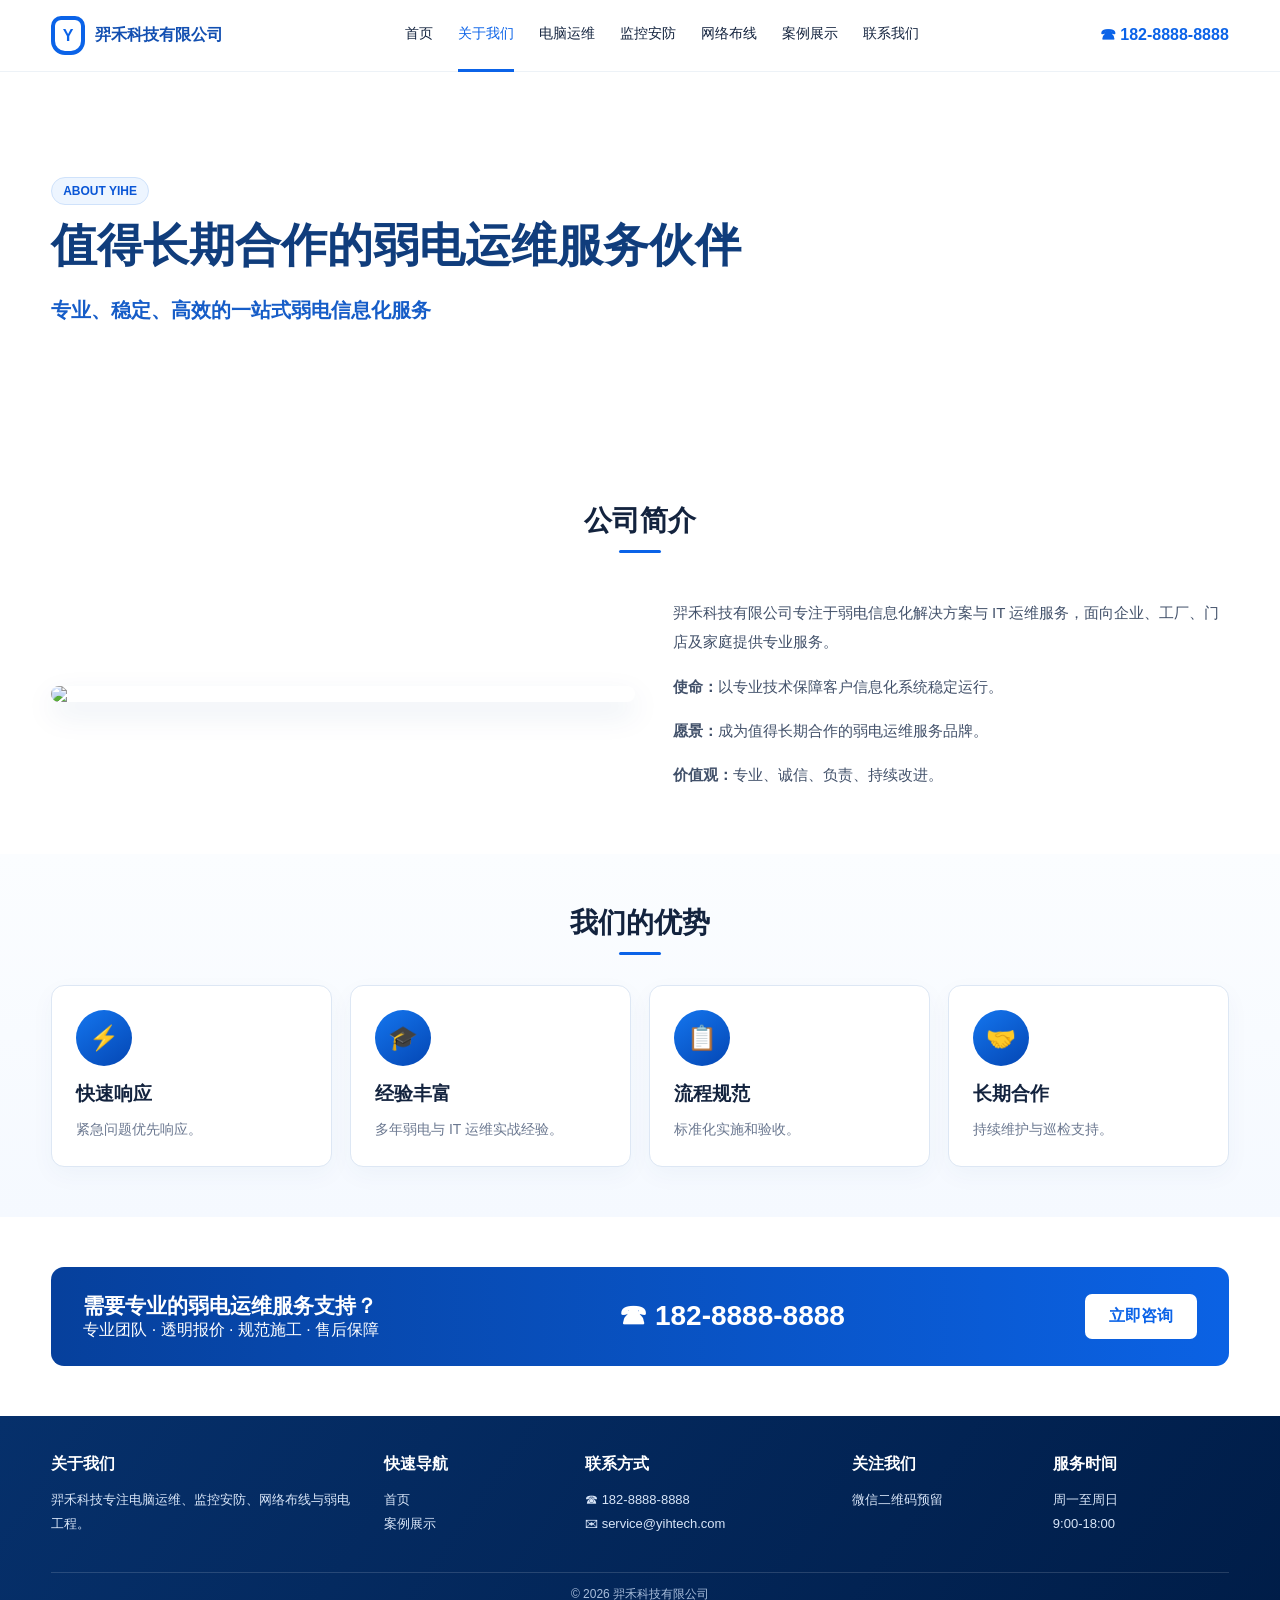
==== about.html @ 2bf7b8f4 "Add about page" ====
<!doctype html><html lang="zh-CN"><head><meta charset="utf-8"><meta name="viewport" content="width=device-width,initial-scale=1"><title>关于我们 - 羿禾科技</title><link rel="stylesheet" href="css/style.css"></head><body><header class="header"><div class="wrap"><a class="brand" href="index.html"><span class="logo">Y</span><span>羿禾科技有限公司</span></a><nav class="nav"><a href="index.html">首页</a><a class="active" href="about.html">关于我们</a><a href="computer-service.html">电脑运维</a><a href="security.html">监控安防</a><a href="network.html">网络布线</a><a href="cases.html">案例展示</a><a href="contact.html">联系我们</a></nav><div class="tel">☎ 182-8888-8888</div></div></header><section class="hero" style="background-image:url('https://images.unsplash.com/photo-1497366754035-f200968a6e72?auto=format&fit=crop&w=1600&q=80')"><div class="wrap"><span class="kicker">ABOUT YIHE</span><h1>值得长期合作的弱电运维服务伙伴</h1><p>专业、稳定、高效的一站式弱电信息化服务</p></div></section><section class="section"><div class="wrap"><h2 class="title">公司简介</h2><div class="two"><img src="https://images.unsplash.com/photo-1558494949-ef010cbdcc31?auto=format&fit=crop&w=1600&q=80"><div class="prose"><p>羿禾科技有限公司专注于弱电信息化解决方案与 IT 运维服务，面向企业、工厂、门店及家庭提供专业服务。</p><p><b>使命：</b>以专业技术保障客户信息化系统稳定运行。</p><p><b>愿景：</b>成为值得长期合作的弱电运维服务品牌。</p><p><b>价值观：</b>专业、诚信、负责、持续改进。</p></div></div></div></section><section class="section soft"><div class="wrap"><h2 class="title">我们的优势</h2><div class="grid4"><article class="card"><div class="icon">⚡</div><h3>快速响应</h3><p>紧急问题优先响应。</p></article><article class="card"><div class="icon">🎓</div><h3>经验丰富</h3><p>多年弱电与 IT 运维实战经验。</p></article><article class="card"><div class="icon">📋</div><h3>流程规范</h3><p>标准化实施和验收。</p></article><article class="card"><div class="icon">🤝</div><h3>长期合作</h3><p>持续维护与巡检支持。</p></article></div></div></section><section class="section"><div class="wrap"><div class="cta"><div><strong>需要专业的弱电运维服务支持？</strong><div>专业团队 · 透明报价 · 规范施工 · 售后保障</div></div><div class="phone">☎ 182-8888-8888</div><a href="contact.html">立即咨询</a></div></div></section><footer class="footer"><div class="wrap"><div class="footgrid"><div><h4>关于我们</h4><p>羿禾科技专注电脑运维、监控安防、网络布线与弱电工程。</p></div><div><h4>快速导航</h4><p><a href="index.html">首页</a><br><a href="cases.html">案例展示</a></p></div><div><h4>联系方式</h4><p>☎ 182-8888-8888<br>✉ service@yihtech.com</p></div><div><h4>关注我们</h4><p>微信二维码预留</p></div><div><h4>服务时间</h4><p>周一至周日<br>9:00-18:00</p></div></div><div class="copy">© 2026 羿禾科技有限公司</div></div></footer></body></html>
---- css/style.css ----
:root{--b:#0b63e8;--b2:#0447b6;--ink:#13233e;--muted:#6b7890;--line:#dde7f4;--soft:#f6f9ff}
*{box-sizing:border-box}html{scroll-behavior:smooth}body{margin:0;font-family:-apple-system,BlinkMacSystemFont,"Microsoft YaHei","PingFang SC",Arial,sans-serif;color:var(--ink);background:#fff}
a{text-decoration:none;color:inherit}.wrap{width:min(1180px,92%);margin:auto}.header{height:72px;border-bottom:1px solid #edf2f7;background:#fff;position:sticky;top:0;z-index:20}.header .wrap{height:100%;display:flex;align-items:center;justify-content:space-between;gap:18px}
.brand{display:flex;align-items:center;gap:10px;font-weight:900;color:#124fb1;white-space:nowrap}.logo{width:34px;height:39px;border:4px solid var(--b);border-radius:10px 10px 14px 14px;display:grid;place-items:center;color:var(--b)}
.nav{display:flex;gap:25px}.nav a{height:72px;display:flex;align-items:center;border-bottom:3px solid transparent;font-size:14px}.nav a.active,.nav a:hover{color:var(--b);border-color:var(--b)}.tel{color:var(--b);font-weight:900;white-space:nowrap}.menu{display:none}
.hero{height:380px;background-size:cover;background-position:center;position:relative;display:flex;align-items:center}.hero:before{content:"";position:absolute;inset:0;background:linear-gradient(90deg,rgba(255,255,255,.96),rgba(255,255,255,.72) 48%,rgba(255,255,255,.08) 74%)}.hero.dark:before{background:linear-gradient(90deg,rgba(0,40,96,.95),rgba(0,67,157,.78) 50%,rgba(0,35,84,.06) 78%)}.hero .wrap{position:relative;z-index:1}
.hero h1{font-size:46px;line-height:1.22;margin:0 0 16px;color:#103d7c}.hero p{font-size:20px;font-weight:700;color:#165dc8;max-width:720px;line-height:1.7}.dark h1,.dark p,.dark .points{color:#fff}.kicker{display:inline-block;border:1px solid #cfe2fb;background:#edf5ff;color:#0a56d6;border-radius:999px;padding:6px 11px;font-size:12px;font-weight:800;margin-bottom:12px}.dark .kicker{background:rgba(255,255,255,.12);border-color:rgba(255,255,255,.3);color:#fff}.points{display:flex;flex-wrap:wrap;gap:18px;font-size:13px;font-weight:700}.points span:before{content:"✓";display:inline-grid;place-items:center;width:19px;height:19px;border-radius:50%;background:var(--b);color:#fff;margin-right:7px}.dark .points span:before{background:#fff;color:var(--b)}
.section{padding:50px 0}.soft{background:linear-gradient(#fbfdff,#f5f9ff)}.title{text-align:center;font-size:28px;margin:0 0 30px}.title:after{content:"";display:block;width:42px;height:3px;background:var(--b);margin:10px auto 0;border-radius:3px}.grid4{display:grid;grid-template-columns:repeat(4,1fr);gap:18px}.grid3{display:grid;grid-template-columns:repeat(3,1fr);gap:18px}.grid2{display:grid;grid-template-columns:repeat(2,1fr);gap:18px}.card{background:#fff;border:1px solid var(--line);border-radius:13px;padding:24px;box-shadow:0 8px 24px rgba(18,67,124,.04);transition:.2s}.card:hover{transform:translateY(-4px);box-shadow:0 14px 32px rgba(18,67,124,.12)}.icon{width:56px;height:56px;border-radius:50%;display:grid;place-items:center;background:linear-gradient(145deg,#1476ef,#0446b3);color:white;font-size:24px;margin-bottom:15px}.card h3{margin:0 0 10px}.card p{margin:0;color:var(--muted);line-height:1.75;font-size:14px}
.two{display:grid;grid-template-columns:1.05fr 1fr;gap:38px;align-items:center}.two img{width:100%;border-radius:13px;box-shadow:0 12px 30px rgba(18,67,124,.10)}.prose{color:#42516a;line-height:1.95;font-size:15px}.metrics{display:grid;grid-template-columns:repeat(4,1fr);border:1px solid var(--line);border-radius:13px;overflow:hidden;background:#f9fbff}.metric{text-align:center;padding:24px;border-right:1px solid var(--line)}.metric:last-child{border-right:0}.metric b{display:block;color:var(--b);font-size:36px}.metric span{font-size:13px;color:#53647c}
.steps{display:grid;grid-template-columns:repeat(6,1fr);gap:12px}.step{text-align:center;border:1px solid var(--line);border-radius:12px;background:#fff;padding:20px 10px}.step b{display:inline-grid;place-items:center;width:32px;height:32px;border-radius:50%;background:var(--b);color:#fff}.step h3{font-size:15px}.step p{font-size:12px;color:var(--muted);line-height:1.6}.price{display:block;color:var(--b);font-size:31px;font-weight:900;margin:12px 0}.price small{font-size:13px;color:#7f8b9d;font-weight:500}
.case{padding:0;overflow:hidden}.case img{width:100%;height:155px;object-fit:cover}.case .body{padding:18px}.tabs{display:flex;justify-content:center;flex-wrap:wrap;gap:10px;margin-bottom:25px}.tabs button{border:0;border-radius:999px;padding:10px 22px;background:#eef2f7;cursor:pointer}.tabs button.active{background:linear-gradient(90deg,#1671ed,#0646af);color:#fff}
.contact{display:grid;grid-template-columns:1fr 1.15fr;gap:20px}.panel{border:1px solid var(--line);border-radius:13px;background:#fff;padding:26px}.field{margin-bottom:13px}.field label{display:block;font-weight:800;font-size:13px;margin-bottom:7px}.field input,.field select,.field textarea{width:100%;border:1px solid #d7e2ef;border-radius:7px;padding:12px;font:inherit}.field textarea{height:110px}.formrow{display:grid;grid-template-columns:1fr 1fr;gap:12px}.submit{width:100%;border:0;border-radius:7px;background:var(--b);color:white;padding:13px;font-weight:900}.faq{display:grid;grid-template-columns:1fr 1fr;gap:12px}.faq details{border:1px solid var(--line);border-radius:10px;padding:15px;background:white}.faq summary{font-weight:800}
.cta{background:linear-gradient(90deg,#06409c,#0b62e4);color:#fff;border-radius:13px;padding:25px 32px;display:flex;align-items:center;justify-content:space-between;gap:18px}.cta strong{font-size:21px}.cta .phone{font-size:28px;font-weight:900}.cta a{background:#fff;color:var(--b);padding:12px 24px;border-radius:7px;font-weight:800}.footer{background:linear-gradient(125deg,#06306b,#001d48);color:white;padding:38px 0 18px}.footgrid{display:grid;grid-template-columns:1.4fr .8fr 1.1fr .8fr .8fr;gap:25px}.footer h4{margin:0 0 12px}.footer p,.footer a{color:#d8e5f8;font-size:13px;line-height:1.9}.copy{text-align:center;border-top:1px solid rgba(255,255,255,.14);margin-top:22px;padding-top:13px;color:#a9bedc;font-size:12px}
@media(max-width:900px){.nav{display:none}.menu{display:block}.tel{display:none}.hero{height:330px}.hero h1{font-size:36px}.grid4{grid-template-columns:repeat(2,1fr)}.grid3{grid-template-columns:repeat(2,1fr)}.two,.contact{grid-template-columns:1fr}.metrics{grid-template-columns:repeat(2,1fr)}.steps{grid-template-columns:repeat(3,1fr)}.footgrid{grid-template-columns:repeat(2,1fr)}}
@media(max-width:560px){.brand{font-size:15px}.hero{height:300px}.hero h1{font-size:29px}.hero p{font-size:16px}.grid4,.grid3,.grid2,.steps,.faq,.footgrid{grid-template-columns:1fr}.metrics{grid-template-columns:1fr}.formrow{grid-template-columns:1fr}.section{padding:38px 0}.cta{flex-direction:column;text-align:center}.title{font-size:25px}}
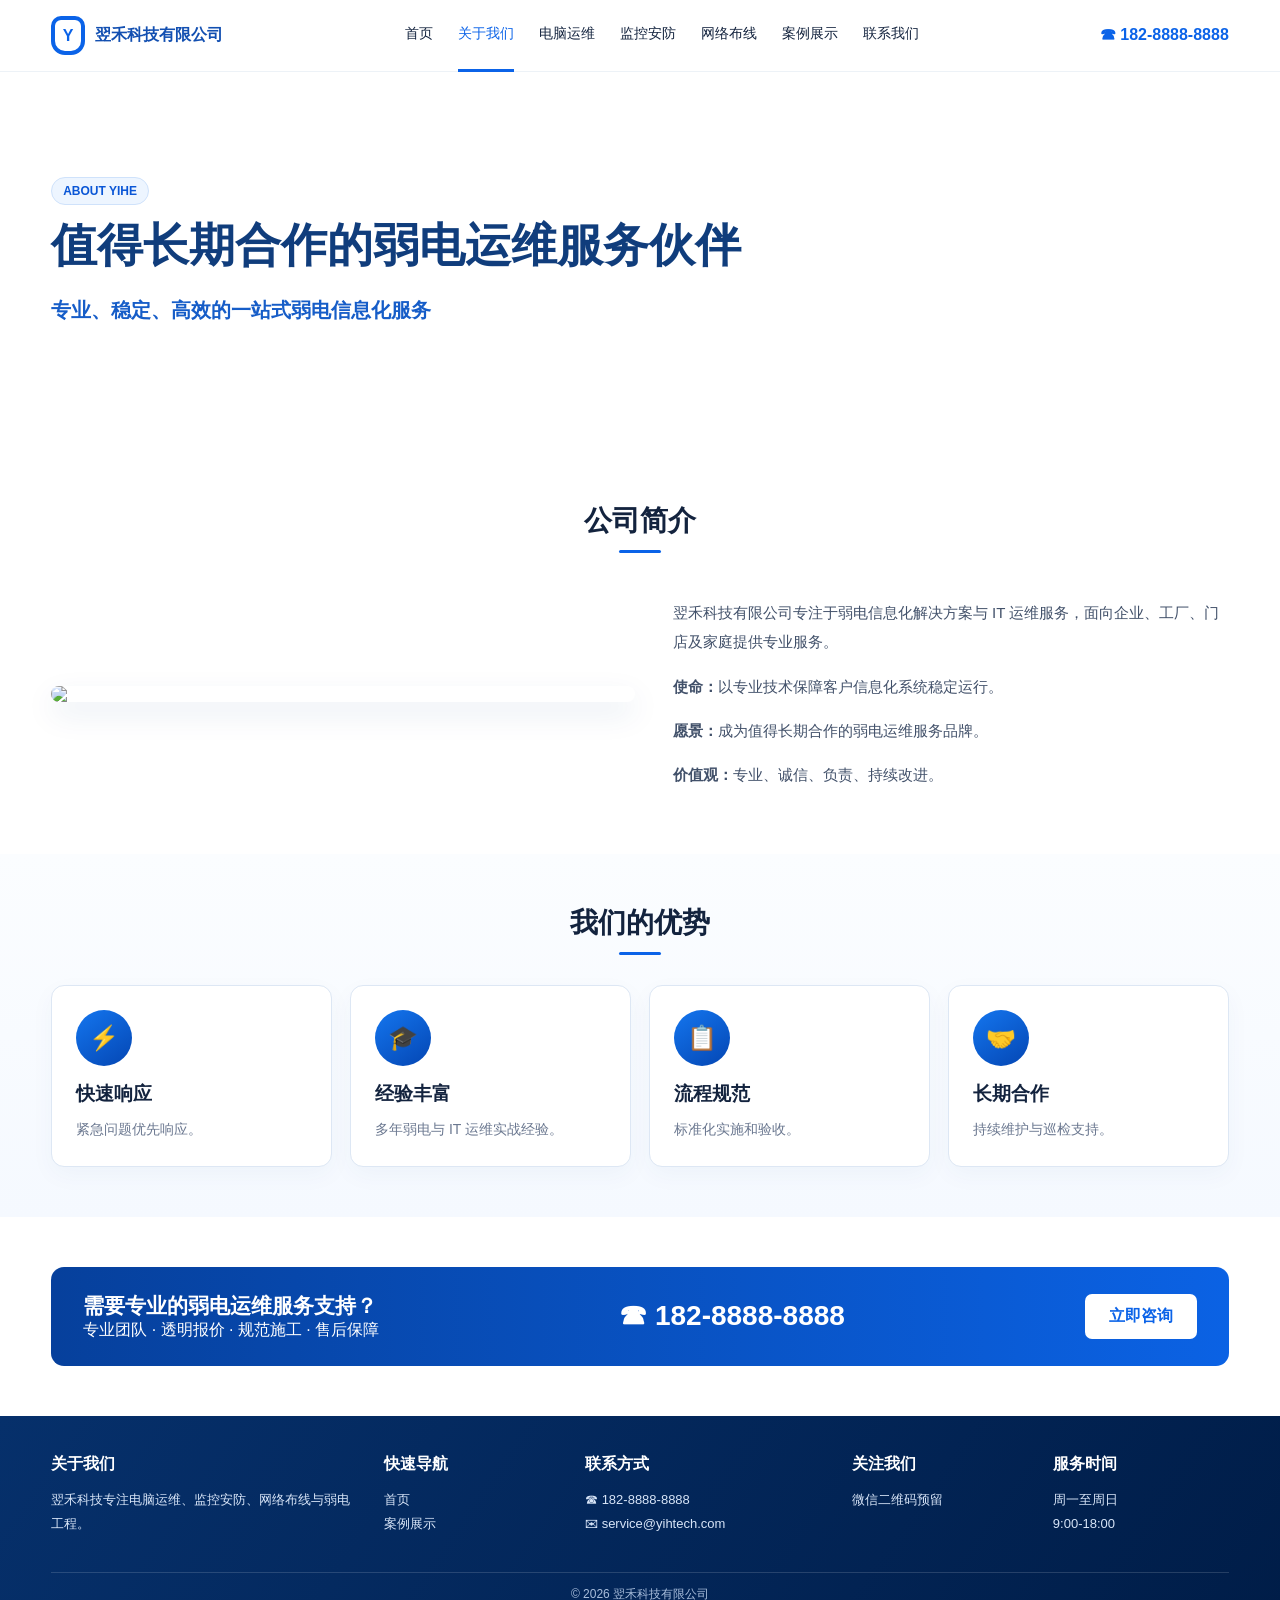
==== commit 53a1e11a: "Fix company name to 翌禾科技" ====
--- a/about.html
+++ b/about.html
@@ -1 +1 @@
-<!doctype html><html lang="zh-CN"><head><meta charset="utf-8"><meta name="viewport" content="width=device-width,initial-scale=1"><title>关于我们 - 羿禾科技</title><link rel="stylesheet" href="css/style.css"></head><body><header class="header"><div class="wrap"><a class="brand" href="index.html"><span class="logo">Y</span><span>羿禾科技有限公司</span></a><nav class="nav"><a href="index.html">首页</a><a class="active" href="about.html">关于我们</a><a href="computer-service.html">电脑运维</a><a href="security.html">监控安防</a><a href="network.html">网络布线</a><a href="cases.html">案例展示</a><a href="contact.html">联系我们</a></nav><div class="tel">☎ 182-8888-8888</div></div></header><section class="hero" style="background-image:url('https://images.unsplash.com/photo-1497366754035-f200968a6e72?auto=format&fit=crop&w=1600&q=80')"><div class="wrap"><span class="kicker">ABOUT YIHE</span><h1>值得长期合作的弱电运维服务伙伴</h1><p>专业、稳定、高效的一站式弱电信息化服务</p></div></section><section class="section"><div class="wrap"><h2 class="title">公司简介</h2><div class="two"><img src="https://images.unsplash.com/photo-1558494949-ef010cbdcc31?auto=format&fit=crop&w=1600&q=80"><div class="prose"><p>羿禾科技有限公司专注于弱电信息化解决方案与 IT 运维服务，面向企业、工厂、门店及家庭提供专业服务。</p><p><b>使命：</b>以专业技术保障客户信息化系统稳定运行。</p><p><b>愿景：</b>成为值得长期合作的弱电运维服务品牌。</p><p><b>价值观：</b>专业、诚信、负责、持续改进。</p></div></div></div></section><section class="section soft"><div class="wrap"><h2 class="title">我们的优势</h2><div class="grid4"><article class="card"><div class="icon">⚡</div><h3>快速响应</h3><p>紧急问题优先响应。</p></article><article class="card"><div class="icon">🎓</div><h3>经验丰富</h3><p>多年弱电与 IT 运维实战经验。</p></article><article class="card"><div class="icon">📋</div><h3>流程规范</h3><p>标准化实施和验收。</p></article><article class="card"><div class="icon">🤝</div><h3>长期合作</h3><p>持续维护与巡检支持。</p></article></div></div></section><section class="section"><div class="wrap"><div class="cta"><div><strong>需要专业的弱电运维服务支持？</strong><div>专业团队 · 透明报价 · 规范施工 · 售后保障</div></div><div class="phone">☎ 182-8888-8888</div><a href="contact.html">立即咨询</a></div></div></section><footer class="footer"><div class="wrap"><div class="footgrid"><div><h4>关于我们</h4><p>羿禾科技专注电脑运维、监控安防、网络布线与弱电工程。</p></div><div><h4>快速导航</h4><p><a href="index.html">首页</a><br><a href="cases.html">案例展示</a></p></div><div><h4>联系方式</h4><p>☎ 182-8888-8888<br>✉ service@yihtech.com</p></div><div><h4>关注我们</h4><p>微信二维码预留</p></div><div><h4>服务时间</h4><p>周一至周日<br>9:00-18:00</p></div></div><div class="copy">© 2026 羿禾科技有限公司</div></div></footer></body></html>+<!doctype html><html lang="zh-CN"><head><meta charset="utf-8"><meta name="viewport" content="width=device-width,initial-scale=1"><title>关于我们 - 翌禾科技</title><link rel="stylesheet" href="css/style.css"></head><body><header class="header"><div class="wrap"><a class="brand" href="index.html"><span class="logo">Y</span><span>翌禾科技有限公司</span></a><nav class="nav"><a href="index.html">首页</a><a class="active" href="about.html">关于我们</a><a href="computer-service.html">电脑运维</a><a href="security.html">监控安防</a><a href="network.html">网络布线</a><a href="cases.html">案例展示</a><a href="contact.html">联系我们</a></nav><div class="tel">☎ 182-8888-8888</div></div></header><section class="hero" style="background-image:url('https://images.unsplash.com/photo-1497366754035-f200968a6e72?auto=format&fit=crop&w=1600&q=80')"><div class="wrap"><span class="kicker">ABOUT YIHE</span><h1>值得长期合作的弱电运维服务伙伴</h1><p>专业、稳定、高效的一站式弱电信息化服务</p></div></section><section class="section"><div class="wrap"><h2 class="title">公司简介</h2><div class="two"><img src="https://images.unsplash.com/photo-1558494949-ef010cbdcc31?auto=format&fit=crop&w=1600&q=80"><div class="prose"><p>翌禾科技有限公司专注于弱电信息化解决方案与 IT 运维服务，面向企业、工厂、门店及家庭提供专业服务。</p><p><b>使命：</b>以专业技术保障客户信息化系统稳定运行。</p><p><b>愿景：</b>成为值得长期合作的弱电运维服务品牌。</p><p><b>价值观：</b>专业、诚信、负责、持续改进。</p></div></div></div></section><section class="section soft"><div class="wrap"><h2 class="title">我们的优势</h2><div class="grid4"><article class="card"><div class="icon">⚡</div><h3>快速响应</h3><p>紧急问题优先响应。</p></article><article class="card"><div class="icon">🎓</div><h3>经验丰富</h3><p>多年弱电与 IT 运维实战经验。</p></article><article class="card"><div class="icon">📋</div><h3>流程规范</h3><p>标准化实施和验收。</p></article><article class="card"><div class="icon">🤝</div><h3>长期合作</h3><p>持续维护与巡检支持。</p></article></div></div></section><section class="section"><div class="wrap"><div class="cta"><div><strong>需要专业的弱电运维服务支持？</strong><div>专业团队 · 透明报价 · 规范施工 · 售后保障</div></div><div class="phone">☎ 182-8888-8888</div><a href="contact.html">立即咨询</a></div></div></section><footer class="footer"><div class="wrap"><div class="footgrid"><div><h4>关于我们</h4><p>翌禾科技专注电脑运维、监控安防、网络布线与弱电工程。</p></div><div><h4>快速导航</h4><p><a href="index.html">首页</a><br><a href="cases.html">案例展示</a></p></div><div><h4>联系方式</h4><p>☎ 182-8888-8888<br>✉ service@yihtech.com</p></div><div><h4>关注我们</h4><p>微信二维码预留</p></div><div><h4>服务时间</h4><p>周一至周日<br>9:00-18:00</p></div></div><div class="copy">© 2026 翌禾科技有限公司</div></div></footer></body></html>
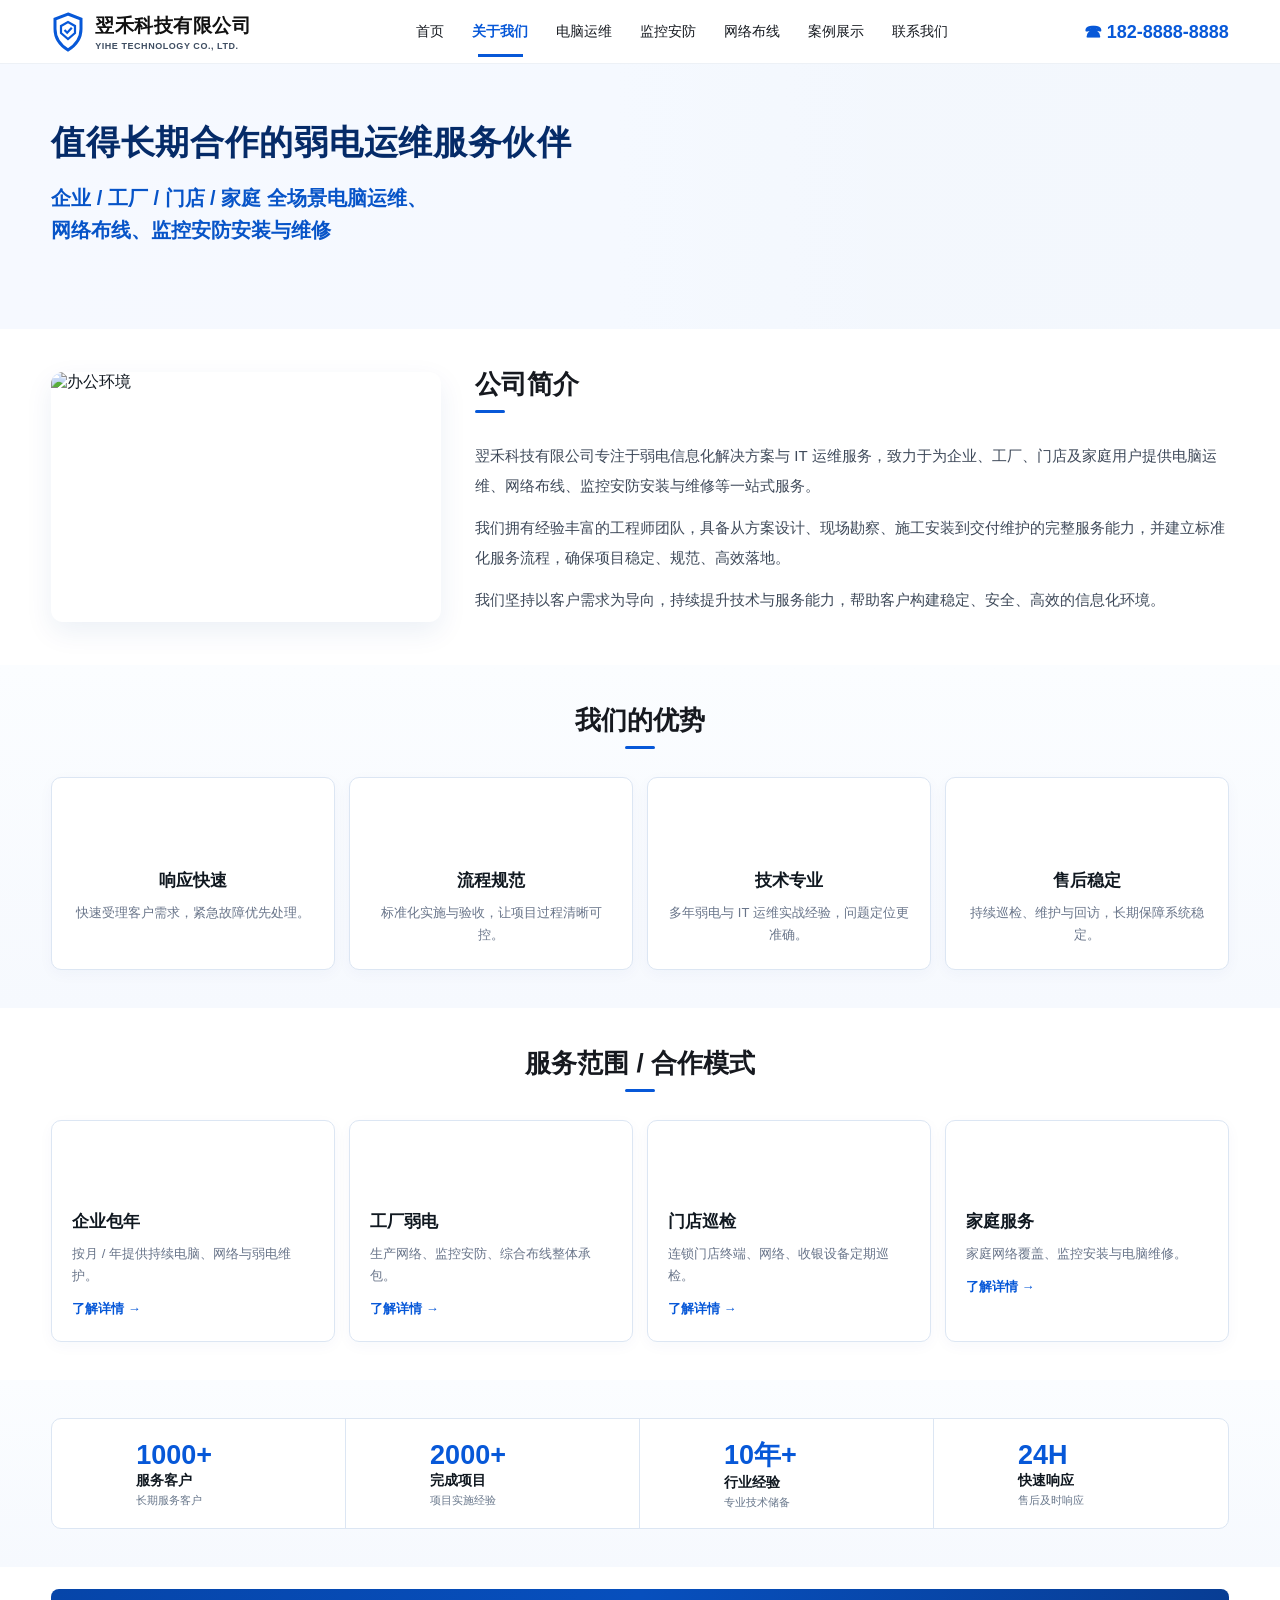
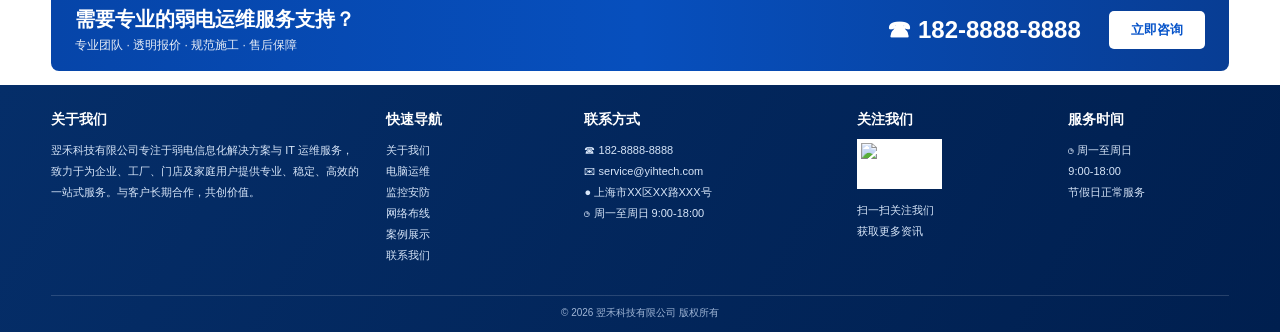
==== commit f730a502: "Rebuild about page from original design" ====
--- a/about.html
+++ b/about.html
@@ -1 +1 @@
-<!doctype html><html lang="zh-CN"><head><meta charset="utf-8"><meta name="viewport" content="width=device-width,initial-scale=1"><title>关于我们 - 翌禾科技</title><link rel="stylesheet" href="css/style.css"></head><body><header class="header"><div class="wrap"><a class="brand" href="index.html"><span class="logo">Y</span><span>翌禾科技有限公司</span></a><nav class="nav"><a href="index.html">首页</a><a class="active" href="about.html">关于我们</a><a href="computer-service.html">电脑运维</a><a href="security.html">监控安防</a><a href="network.html">网络布线</a><a href="cases.html">案例展示</a><a href="contact.html">联系我们</a></nav><div class="tel">☎ 182-8888-8888</div></div></header><section class="hero" style="background-image:url('https://images.unsplash.com/photo-1497366754035-f200968a6e72?auto=format&fit=crop&w=1600&q=80')"><div class="wrap"><span class="kicker">ABOUT YIHE</span><h1>值得长期合作的弱电运维服务伙伴</h1><p>专业、稳定、高效的一站式弱电信息化服务</p></div></section><section class="section"><div class="wrap"><h2 class="title">公司简介</h2><div class="two"><img src="https://images.unsplash.com/photo-1558494949-ef010cbdcc31?auto=format&fit=crop&w=1600&q=80"><div class="prose"><p>翌禾科技有限公司专注于弱电信息化解决方案与 IT 运维服务，面向企业、工厂、门店及家庭提供专业服务。</p><p><b>使命：</b>以专业技术保障客户信息化系统稳定运行。</p><p><b>愿景：</b>成为值得长期合作的弱电运维服务品牌。</p><p><b>价值观：</b>专业、诚信、负责、持续改进。</p></div></div></div></section><section class="section soft"><div class="wrap"><h2 class="title">我们的优势</h2><div class="grid4"><article class="card"><div class="icon">⚡</div><h3>快速响应</h3><p>紧急问题优先响应。</p></article><article class="card"><div class="icon">🎓</div><h3>经验丰富</h3><p>多年弱电与 IT 运维实战经验。</p></article><article class="card"><div class="icon">📋</div><h3>流程规范</h3><p>标准化实施和验收。</p></article><article class="card"><div class="icon">🤝</div><h3>长期合作</h3><p>持续维护与巡检支持。</p></article></div></div></section><section class="section"><div class="wrap"><div class="cta"><div><strong>需要专业的弱电运维服务支持？</strong><div>专业团队 · 透明报价 · 规范施工 · 售后保障</div></div><div class="phone">☎ 182-8888-8888</div><a href="contact.html">立即咨询</a></div></div></section><footer class="footer"><div class="wrap"><div class="footgrid"><div><h4>关于我们</h4><p>翌禾科技专注电脑运维、监控安防、网络布线与弱电工程。</p></div><div><h4>快速导航</h4><p><a href="index.html">首页</a><br><a href="cases.html">案例展示</a></p></div><div><h4>联系方式</h4><p>☎ 182-8888-8888<br>✉ service@yihtech.com</p></div><div><h4>关注我们</h4><p>微信二维码预留</p></div><div><h4>服务时间</h4><p>周一至周日<br>9:00-18:00</p></div></div><div class="copy">© 2026 翌禾科技有限公司</div></div></footer></body></html>+<!doctype html><html lang="zh-CN"><head><meta charset="utf-8"><meta name="viewport" content="width=device-width,initial-scale=1"><meta name="description" content="翌禾科技弱电信息化服务官网"><title>关于我们 - 翌禾科技</title><link rel="stylesheet" href="css/style.css"></head><body><header class="site-header"><div class="container header-inner"><a href="index.html" class="brand"><svg viewBox="0 0 32 40" fill="none" aria-hidden="true"><path d="M16 2 29 7v10c0 9-5.1 16.1-13 21C8.1 33.1 3 26 3 17V7L16 2Z" stroke-width="3"/><path d="M9 14 16 10l7 4v7l-7 6-7-6v-7Z" stroke-width="2.2"/><path d="m12.5 18 2.7 2.7 4.6-5" stroke-width="2.2"/></svg><span><div class="brand-cn">翌禾科技有限公司</div><div class="brand-en">YIHE TECHNOLOGY CO., LTD.</div></span></a><nav class="nav"><a href="index.html">首页</a><a href="about.html" class="active">关于我们</a><a href="computer-service.html">电脑运维</a><a href="security.html">监控安防</a><a href="network.html">网络布线</a><a href="cases.html">案例展示</a><a href="contact.html">联系我们</a></nav><a class="header-phone" href="tel:18288888888">☎ 182-8888-8888</a><button class="mobile-btn" aria-label="打开菜单">☰</button></div></header><section class="hero about"><div class="container"><div class="hero-content"><h1>值得长期合作的弱电运维服务伙伴</h1><p class="lead">企业 / 工厂 / 门店 / 家庭 全场景电脑运维、<br>网络布线、监控安防安装与维修</p></div></div></section><section class="section"><div class="container"><div class="split"><img src="https://images.unsplash.com/photo-1497366811353-6870744d04b2?auto=format&fit=crop&w=1400&q=88" alt="办公环境"><div><h2 class="section-title left">公司简介</h2><div class="copy"><p>翌禾科技有限公司专注于弱电信息化解决方案与 IT 运维服务，致力于为企业、工厂、门店及家庭用户提供电脑运维、网络布线、监控安防安装与维修等一站式服务。</p><p>我们拥有经验丰富的工程师团队，具备从方案设计、现场勘察、施工安装到交付维护的完整服务能力，并建立标准化服务流程，确保项目稳定、规范、高效落地。</p><p>我们坚持以客户需求为导向，持续提升技术与服务能力，帮助客户构建稳定、安全、高效的信息化环境。</p></div></div></div></div></section><section class="section soft"><div class="container"><h2 class="section-title">我们的优势</h2><div class="card-grid"><article class="feature-card"><div class="ico"><i data-lucide="zap"></i></div><h3>响应快速</h3><p>快速受理客户需求，紧急故障优先处理。</p></article><article class="feature-card"><div class="ico"><i data-lucide="clipboard-check"></i></div><h3>流程规范</h3><p>标准化实施与验收，让项目过程清晰可控。</p></article><article class="feature-card"><div class="ico"><i data-lucide="wrench"></i></div><h3>技术专业</h3><p>多年弱电与 IT 运维实战经验，问题定位更准确。</p></article><article class="feature-card"><div class="ico"><i data-lucide="shield-check"></i></div><h3>售后稳定</h3><p>持续巡检、维护与回访，长期保障系统稳定。</p></article></div></div></section><section class="section"><div class="container"><h2 class="section-title">服务范围 / 合作模式</h2><div class="card-grid service-box"><article class="feature-card"><div class="ico"><i data-lucide="building"></i></div><h3>企业包年</h3><p>按月 / 年提供持续电脑、网络与弱电维护。</p><div class="link">了解详情 →</div></article><article class="feature-card"><div class="ico"><i data-lucide="factory"></i></div><h3>工厂弱电</h3><p>生产网络、监控安防、综合布线整体承包。</p><div class="link">了解详情 →</div></article><article class="feature-card"><div class="ico"><i data-lucide="store"></i></div><h3>门店巡检</h3><p>连锁门店终端、网络、收银设备定期巡检。</p><div class="link">了解详情 →</div></article><article class="feature-card"><div class="ico"><i data-lucide="house"></i></div><h3>家庭服务</h3><p>家庭网络覆盖、监控安装与电脑维修。</p><div class="link">了解详情 →</div></article></div></div></section><section class="section soft"><div class="container"><div class="metric-panel"><div class="metric"><div class="ico"><i data-lucide="users"></i></div><div><b>1000+</b><span>服务客户</span><small>长期服务客户</small></div></div><div class="metric"><div class="ico"><i data-lucide="notebook-tabs"></i></div><div><b>2000+</b><span>完成项目</span><small>项目实施经验</small></div></div><div class="metric"><div class="ico"><i data-lucide="shield"></i></div><div><b>10年+</b><span>行业经验</span><small>专业技术储备</small></div></div><div class="metric"><div class="ico"><i data-lucide="clock"></i></div><div><b>24H</b><span>快速响应</span><small>售后及时响应</small></div></div></div></div></section><section class="section" style="padding-top:10px;padding-bottom:0"><div class="container"><div class="cta"><div><h3>需要专业的弱电运维服务支持？</h3><p>专业团队 · 透明报价 · 规范施工 · 售后保障</p></div><a class="phone" href="tel:18288888888">☎ 182-8888-8888</a><a class="btn-white" href="contact.html">立即咨询</a></div></div></section><footer class="footer"><div class="container"><div class="footer-grid"><div><h4>关于我们</h4><p>翌禾科技有限公司专注于弱电信息化解决方案与 IT 运维服务，致力于为企业、工厂、门店及家庭用户提供专业、稳定、高效的一站式服务。与客户长期合作，共创价值。</p></div><div><h4>快速导航</h4><p><a href="about.html">关于我们</a><br><a href="computer-service.html">电脑运维</a><br><a href="security.html">监控安防</a><br><a href="network.html">网络布线</a><br><a href="cases.html">案例展示</a><br><a href="contact.html">联系我们</a></p></div><div><h4>联系方式</h4><p>☎ 182-8888-8888<br>✉ service@yihtech.com<br>● 上海市XX区XX路XXX号<br>◷ 周一至周日 9:00-18:00</p></div><div><h4>关注我们</h4><img class="qr" src="https://api.qrserver.com/v1/create-qr-code/?size=180x180&data=https%3A%2F%2Fwgtfee.github.io%2F-yihe-tech-website%2F" alt="关注二维码"><p>扫一扫关注我们<br>获取更多资讯</p></div><div><h4>服务时间</h4><p>◷ 周一至周日<br>9:00-18:00<br>节假日正常服务</p></div></div><div class="copy">© 2026 翌禾科技有限公司 版权所有</div></div></footer><div id="notice" class="notice">留言已提交，我们会尽快与您联系。</div><script src="https://cdn.jsdelivr.net/npm/lucide@0.468.0/dist/umd/lucide.min.js"></script><script src="js/main.js"></script></body></html>
--- a/css/style.css
+++ b/css/style.css
@@ -1,15 +1,21 @@
-:root{--b:#0b63e8;--b2:#0447b6;--ink:#13233e;--muted:#6b7890;--line:#dde7f4;--soft:#f6f9ff}
-*{box-sizing:border-box}html{scroll-behavior:smooth}body{margin:0;font-family:-apple-system,BlinkMacSystemFont,"Microsoft YaHei","PingFang SC",Arial,sans-serif;color:var(--ink);background:#fff}
-a{text-decoration:none;color:inherit}.wrap{width:min(1180px,92%);margin:auto}.header{height:72px;border-bottom:1px solid #edf2f7;background:#fff;position:sticky;top:0;z-index:20}.header .wrap{height:100%;display:flex;align-items:center;justify-content:space-between;gap:18px}
-.brand{display:flex;align-items:center;gap:10px;font-weight:900;color:#124fb1;white-space:nowrap}.logo{width:34px;height:39px;border:4px solid var(--b);border-radius:10px 10px 14px 14px;display:grid;place-items:center;color:var(--b)}
-.nav{display:flex;gap:25px}.nav a{height:72px;display:flex;align-items:center;border-bottom:3px solid transparent;font-size:14px}.nav a.active,.nav a:hover{color:var(--b);border-color:var(--b)}.tel{color:var(--b);font-weight:900;white-space:nowrap}.menu{display:none}
-.hero{height:380px;background-size:cover;background-position:center;position:relative;display:flex;align-items:center}.hero:before{content:"";position:absolute;inset:0;background:linear-gradient(90deg,rgba(255,255,255,.96),rgba(255,255,255,.72) 48%,rgba(255,255,255,.08) 74%)}.hero.dark:before{background:linear-gradient(90deg,rgba(0,40,96,.95),rgba(0,67,157,.78) 50%,rgba(0,35,84,.06) 78%)}.hero .wrap{position:relative;z-index:1}
-.hero h1{font-size:46px;line-height:1.22;margin:0 0 16px;color:#103d7c}.hero p{font-size:20px;font-weight:700;color:#165dc8;max-width:720px;line-height:1.7}.dark h1,.dark p,.dark .points{color:#fff}.kicker{display:inline-block;border:1px solid #cfe2fb;background:#edf5ff;color:#0a56d6;border-radius:999px;padding:6px 11px;font-size:12px;font-weight:800;margin-bottom:12px}.dark .kicker{background:rgba(255,255,255,.12);border-color:rgba(255,255,255,.3);color:#fff}.points{display:flex;flex-wrap:wrap;gap:18px;font-size:13px;font-weight:700}.points span:before{content:"✓";display:inline-grid;place-items:center;width:19px;height:19px;border-radius:50%;background:var(--b);color:#fff;margin-right:7px}.dark .points span:before{background:#fff;color:var(--b)}
-.section{padding:50px 0}.soft{background:linear-gradient(#fbfdff,#f5f9ff)}.title{text-align:center;font-size:28px;margin:0 0 30px}.title:after{content:"";display:block;width:42px;height:3px;background:var(--b);margin:10px auto 0;border-radius:3px}.grid4{display:grid;grid-template-columns:repeat(4,1fr);gap:18px}.grid3{display:grid;grid-template-columns:repeat(3,1fr);gap:18px}.grid2{display:grid;grid-template-columns:repeat(2,1fr);gap:18px}.card{background:#fff;border:1px solid var(--line);border-radius:13px;padding:24px;box-shadow:0 8px 24px rgba(18,67,124,.04);transition:.2s}.card:hover{transform:translateY(-4px);box-shadow:0 14px 32px rgba(18,67,124,.12)}.icon{width:56px;height:56px;border-radius:50%;display:grid;place-items:center;background:linear-gradient(145deg,#1476ef,#0446b3);color:white;font-size:24px;margin-bottom:15px}.card h3{margin:0 0 10px}.card p{margin:0;color:var(--muted);line-height:1.75;font-size:14px}
-.two{display:grid;grid-template-columns:1.05fr 1fr;gap:38px;align-items:center}.two img{width:100%;border-radius:13px;box-shadow:0 12px 30px rgba(18,67,124,.10)}.prose{color:#42516a;line-height:1.95;font-size:15px}.metrics{display:grid;grid-template-columns:repeat(4,1fr);border:1px solid var(--line);border-radius:13px;overflow:hidden;background:#f9fbff}.metric{text-align:center;padding:24px;border-right:1px solid var(--line)}.metric:last-child{border-right:0}.metric b{display:block;color:var(--b);font-size:36px}.metric span{font-size:13px;color:#53647c}
-.steps{display:grid;grid-template-columns:repeat(6,1fr);gap:12px}.step{text-align:center;border:1px solid var(--line);border-radius:12px;background:#fff;padding:20px 10px}.step b{display:inline-grid;place-items:center;width:32px;height:32px;border-radius:50%;background:var(--b);color:#fff}.step h3{font-size:15px}.step p{font-size:12px;color:var(--muted);line-height:1.6}.price{display:block;color:var(--b);font-size:31px;font-weight:900;margin:12px 0}.price small{font-size:13px;color:#7f8b9d;font-weight:500}
-.case{padding:0;overflow:hidden}.case img{width:100%;height:155px;object-fit:cover}.case .body{padding:18px}.tabs{display:flex;justify-content:center;flex-wrap:wrap;gap:10px;margin-bottom:25px}.tabs button{border:0;border-radius:999px;padding:10px 22px;background:#eef2f7;cursor:pointer}.tabs button.active{background:linear-gradient(90deg,#1671ed,#0646af);color:#fff}
-.contact{display:grid;grid-template-columns:1fr 1.15fr;gap:20px}.panel{border:1px solid var(--line);border-radius:13px;background:#fff;padding:26px}.field{margin-bottom:13px}.field label{display:block;font-weight:800;font-size:13px;margin-bottom:7px}.field input,.field select,.field textarea{width:100%;border:1px solid #d7e2ef;border-radius:7px;padding:12px;font:inherit}.field textarea{height:110px}.formrow{display:grid;grid-template-columns:1fr 1fr;gap:12px}.submit{width:100%;border:0;border-radius:7px;background:var(--b);color:white;padding:13px;font-weight:900}.faq{display:grid;grid-template-columns:1fr 1fr;gap:12px}.faq details{border:1px solid var(--line);border-radius:10px;padding:15px;background:white}.faq summary{font-weight:800}
-.cta{background:linear-gradient(90deg,#06409c,#0b62e4);color:#fff;border-radius:13px;padding:25px 32px;display:flex;align-items:center;justify-content:space-between;gap:18px}.cta strong{font-size:21px}.cta .phone{font-size:28px;font-weight:900}.cta a{background:#fff;color:var(--b);padding:12px 24px;border-radius:7px;font-weight:800}.footer{background:linear-gradient(125deg,#06306b,#001d48);color:white;padding:38px 0 18px}.footgrid{display:grid;grid-template-columns:1.4fr .8fr 1.1fr .8fr .8fr;gap:25px}.footer h4{margin:0 0 12px}.footer p,.footer a{color:#d8e5f8;font-size:13px;line-height:1.9}.copy{text-align:center;border-top:1px solid rgba(255,255,255,.14);margin-top:22px;padding-top:13px;color:#a9bedc;font-size:12px}
-@media(max-width:900px){.nav{display:none}.menu{display:block}.tel{display:none}.hero{height:330px}.hero h1{font-size:36px}.grid4{grid-template-columns:repeat(2,1fr)}.grid3{grid-template-columns:repeat(2,1fr)}.two,.contact{grid-template-columns:1fr}.metrics{grid-template-columns:repeat(2,1fr)}.steps{grid-template-columns:repeat(3,1fr)}.footgrid{grid-template-columns:repeat(2,1fr)}}
-@media(max-width:560px){.brand{font-size:15px}.hero{height:300px}.hero h1{font-size:29px}.hero p{font-size:16px}.grid4,.grid3,.grid2,.steps,.faq,.footgrid{grid-template-columns:1fr}.metrics{grid-template-columns:1fr}.formrow{grid-template-columns:1fr}.section{padding:38px 0}.cta{flex-direction:column;text-align:center}.title{font-size:25px}}+:root{--blue:#0758d8;--blue2:#0d69e8;--navy:#062f69;--deep:#001e4d;--text:#101820;--muted:#58677b;--line:#dce6f3;--soft:#f7faff;--shadow:0 10px 28px rgba(7,62,137,.08)}
+*{box-sizing:border-box}html{scroll-behavior:smooth}body{margin:0;font-family:-apple-system,BlinkMacSystemFont,"Microsoft YaHei","PingFang SC",Arial,sans-serif;color:var(--text);background:#fff}a{color:inherit;text-decoration:none}img{display:block;max-width:100%}
+.container{width:min(1180px,92%);margin:auto}.site-header{height:64px;background:#fff;border-bottom:1px solid #edf1f6;position:sticky;top:0;z-index:100}.header-inner{height:100%;display:flex;align-items:center;justify-content:space-between;gap:24px}.brand{display:flex;align-items:center;gap:10px;min-width:230px}.brand svg{width:34px;height:40px;stroke:var(--blue)}.brand-cn{font-weight:900;font-size:19px;letter-spacing:.5px;color:#111}.brand-en{font-size:9px;font-weight:700;letter-spacing:.55px;color:#3f4e62;margin-top:2px}.nav{display:flex;height:100%;align-items:center;gap:28px}.nav a{height:100%;display:flex;align-items:center;font-size:14px;color:#161a20;position:relative;white-space:nowrap}.nav a:after{content:"";position:absolute;left:50%;right:50%;bottom:6px;height:3px;background:var(--blue);transition:.2s}.nav a:hover,.nav a.active{color:var(--blue);font-weight:700}.nav a:hover:after,.nav a.active:after{left:10%;right:10%}.header-phone{color:var(--blue);font-weight:900;font-size:18px;white-space:nowrap}.mobile-btn{display:none;background:none;border:0;font-size:26px;color:var(--blue);padding:5px}
+.hero{height:385px;position:relative;overflow:hidden;background:#eaf4ff}.hero:before{content:"";position:absolute;inset:0;background-repeat:no-repeat;background-position:right center;background-size:auto 100%}.hero:after{content:"";position:absolute;inset:0;background:linear-gradient(90deg,rgba(237,247,255,.98) 0%,rgba(237,247,255,.93) 34%,rgba(237,247,255,.6) 53%,rgba(237,247,255,.05) 76%)}.hero .container{position:relative;z-index:2;height:100%;display:flex;align-items:center}.hero-content{max-width:650px}.hero h1{font-size:48px;line-height:1.24;margin:0 0 18px;color:#052b68;font-weight:900;letter-spacing:.7px}.hero .lead{font-size:20px;line-height:1.6;color:#0754c8;font-weight:800;margin:0 0 26px}.hero-points{display:flex;flex-wrap:wrap;gap:22px;color:#2d3b50;font-size:14px;font-weight:700}.hero-points span{display:flex;align-items:center;gap:7px}.hero-points i{width:20px;height:20px;border-radius:50%;display:grid;place-items:center;background:var(--blue);color:#fff;font-style:normal;font-size:13px}
+.hero.home:before,.hero.security:before,.hero.cases:before{background-image:url('https://images.unsplash.com/photo-1557597774-9d273605dfa9?auto=format&fit=crop&w=1800&q=88')}.hero.about:before{background-image:url('https://images.unsplash.com/photo-1497366754035-f200968a6e72?auto=format&fit=crop&w=1800&q=88');background-size:48% 100%;}.hero.computer{background:#063d92}.hero.computer:before{background-image:url('https://images.unsplash.com/photo-1496181133206-80ce9b88a853?auto=format&fit=crop&w=1800&q=88');background-size:auto 100%}.hero.computer:after{background:linear-gradient(104deg,#053d93 0%,#043a8c 46%,rgba(4,58,140,.78) 54%,rgba(3,50,121,.06) 76%)}.hero.computer h1,.hero.computer .lead,.hero.computer .hero-points{color:#fff}.hero.network{height:245px;background:#053875}.hero.network:before{background-image:url('https://images.unsplash.com/photo-1558494949-ef010cbdcc31?auto=format&fit=crop&w=1800&q=88');background-size:auto 100%}.hero.network:after{background:linear-gradient(90deg,#04356f 0%,#063a7e 42%,rgba(5,56,119,.74) 60%,rgba(3,40,85,.05) 84%)}.hero.network h1,.hero.network .lead,.hero.network .hero-points{color:#fff}.hero.about{height:265px;background:#f3f7fd}.hero.about:after{background:linear-gradient(90deg,#f6f9ff 0%,#f5f9ff 48%,rgba(245,249,255,.24) 68%,rgba(245,249,255,.02) 100%)}.hero.about h1{font-size:34px}.hero.contact{height:255px}.hero.contact:before{background-image:url('https://images.unsplash.com/photo-1522071820081-009f0129c71c?auto=format&fit=crop&w=1800&q=88');background-size:50% 100%}.hero.contact h1{font-size:42px}.hero.cases{height:210px}.hero.cases h1{font-size:42px}.hero.security{height:295px}.hero.security h1{font-size:42px}.hero.security .lead{font-size:18px}
+.stats-bar{margin-top:23px;width:min(520px,100%);background:linear-gradient(90deg,#0b62dc,#0746ae);border-radius:8px;color:#fff;display:grid;grid-template-columns:repeat(3,1fr);box-shadow:0 10px 25px rgba(7,71,171,.2)}.stats-bar div{text-align:center;padding:12px;border-right:1px solid rgba(255,255,255,.2)}.stats-bar div:last-child{border-right:0}.stats-bar b{display:block;font-size:24px}.stats-bar span{font-size:12px;opacity:.9}
+.section{padding:38px 0}.section.soft{background:linear-gradient(#fbfdff,#f6f9fe)}.section-title{text-align:center;margin:0 0 28px;font-size:26px;font-weight:900;color:#16191f}.section-title:after{content:"";display:block;width:30px;height:3px;background:var(--blue);border-radius:3px;margin:8px auto 0}.section-title.left{text-align:left}.section-title.left:after{margin-left:0}.subtle{color:var(--muted);font-size:14px;line-height:1.9}.split{display:grid;grid-template-columns:390px 1fr;gap:34px;align-items:center}.split.reverse{grid-template-columns:1fr 470px}.split img{border-radius:12px;width:100%;height:250px;object-fit:cover;box-shadow:var(--shadow)}.copy p{font-size:15px;line-height:2;color:#3f4a5a;margin:0 0 12px}
+.card-grid{display:grid;grid-template-columns:repeat(4,1fr);gap:14px}.card-grid.five{grid-template-columns:repeat(5,1fr)}.card-grid.three{grid-template-columns:repeat(3,1fr)}.feature-card{border:1px solid var(--line);border-radius:10px;background:#fff;padding:23px 20px;min-height:165px;box-shadow:0 4px 15px rgba(9,67,148,.035);transition:.2s}.feature-card:hover{transform:translateY(-3px);box-shadow:0 14px 30px rgba(9,67,148,.1)}.feature-card .ico{width:54px;height:54px;margin:0 auto 14px;color:var(--blue);display:grid;place-items:center}.feature-card .ico svg{width:44px;height:44px;stroke-width:2}.feature-card h3{text-align:center;margin:0 0 10px;font-size:17px}.feature-card p{font-size:13px;line-height:1.7;color:#69758a;margin:0;text-align:center}.service-box .feature-card{text-align:left}.service-box .feature-card .ico{margin:0 0 12px}.service-box .feature-card h3,.service-box .feature-card p{text-align:left}.service-box .link{margin-top:13px;color:var(--blue);font-weight:800;font-size:13px}
+.metric-panel{border:1px solid var(--line);border-radius:10px;background:#fff;display:grid;grid-template-columns:repeat(4,1fr);overflow:hidden}.metric{padding:18px 20px;display:grid;grid-template-columns:56px 1fr;align-items:center;gap:8px;border-right:1px solid var(--line)}.metric:last-child{border-right:0}.metric .ico{color:var(--blue)}.metric b{font-size:27px;color:var(--blue);display:block}.metric span{font-size:14px;font-weight:800}.metric small{font-size:11px;color:#68778b;display:block;margin-top:3px}
+.detail-grid{border:1px solid var(--line);border-radius:10px;overflow:hidden;display:grid;grid-template-columns:repeat(4,1fr);background:#fff}.detail-item{padding:15px 16px;border-right:1px solid var(--line);border-bottom:1px solid var(--line);display:grid;grid-template-columns:46px 1fr;gap:10px;align-items:center}.detail-item:nth-child(4n){border-right:0}.detail-item:nth-last-child(-n+4){border-bottom:0}.detail-item .mini{width:40px;height:40px;border:1px solid #cfe0f7;border-radius:9px;color:var(--blue);display:grid;place-items:center}.detail-item h4{margin:0 0 3px;font-size:14px}.detail-item p{margin:0;font-size:11px;color:#7a879a;line-height:1.4}
+.scene-grid{display:grid;grid-template-columns:repeat(4,1fr);gap:14px}.scene{height:145px;border-radius:8px;overflow:hidden;position:relative;background:#ddd}.scene img{width:100%;height:100%;object-fit:cover}.scene:after{content:"";position:absolute;inset:35% 0 0;background:linear-gradient(transparent,rgba(0,0,0,.7))}.scene .label{position:absolute;z-index:2;left:0;right:0;bottom:12px;color:#fff;text-align:center;font-weight:900}.scene .label small{display:block;font-size:11px;font-weight:500;margin-top:3px}
+.flow{display:grid;grid-template-columns:repeat(6,1fr);gap:18px;align-items:center}.flow-step{border:1px solid var(--line);border-radius:10px;background:#fff;padding:16px 10px;text-align:center;position:relative;min-height:120px}.flow-step:not(:last-child):after{content:"→";position:absolute;right:-16px;top:45%;color:#7e9bc1;font-size:22px}.flow-step .num{position:absolute;left:-6px;top:-10px;width:28px;height:28px;border-radius:50%;background:var(--blue);color:#fff;font-size:12px;display:grid;place-items:center}.flow-step .ico{color:var(--blue);margin:3px auto 8px}.flow-step h4{margin:0 0 4px;font-size:14px}.flow-step p{margin:0;color:#738096;font-size:11px;line-height:1.5}
+.case-tabs{display:flex;justify-content:center;gap:26px;margin:-3px 0 23px}.case-tabs button{border:0;background:#f1f4f8;border-radius:22px;min-width:130px;padding:10px 18px;font:inherit;font-weight:700;cursor:pointer}.case-tabs button.active{background:linear-gradient(90deg,#0b63e0,#0746b0);color:#fff}.case-grid{display:grid;grid-template-columns:repeat(4,1fr);gap:16px}.case-card{border:1px solid var(--line);border-radius:9px;overflow:hidden;background:#fff;box-shadow:0 5px 15px rgba(12,60,120,.03);transition:.2s}.case-card:hover{transform:translateY(-3px);box-shadow:var(--shadow)}.case-card img{width:100%;height:145px;object-fit:cover}.case-card .body{padding:13px}.case-card h3{font-size:15px;margin:0 0 7px}.case-card p{font-size:12px;color:#68768a;line-height:1.6;margin:0 0 9px}.tags{display:flex;gap:6px;flex-wrap:wrap}.tags span{font-size:10px;color:#1160d3;border:1px solid #bdd5f6;background:#f4f8ff;border-radius:10px;padding:3px 7px}
+.testimonials{display:grid;grid-template-columns:repeat(3,1fr);gap:16px}.quote{background:#fff;border:1px solid var(--line);border-radius:10px;padding:20px;min-height:145px}.quote .mark{font-size:34px;color:var(--blue);font-family:Georgia}.quote p{font-size:13px;line-height:1.75;color:#47546a;margin:-8px 0 13px}.person{display:flex;align-items:center;gap:10px;font-size:12px}.avatar{width:36px;height:36px;border-radius:50%;background:linear-gradient(145deg,#d7e8ff,#fff);border:2px solid #bdd5f5;display:grid;place-items:center;color:#0759d4;font-weight:900}
+.pricing{display:grid;grid-template-columns:repeat(3,1fr);gap:18px}.price-card{border:1px solid var(--line);border-radius:11px;background:#fff;text-align:center;padding:23px 20px;position:relative}.price-card.hot{border:2px solid var(--blue);box-shadow:0 15px 30px rgba(9,88,208,.14)}.price-card .badge{position:absolute;top:-12px;left:50%;transform:translateX(-50%);background:var(--blue);color:#fff;font-size:11px;padding:5px 13px;border-radius:14px}.price{font-size:32px;color:var(--blue);font-weight:900;margin:12px 0 14px}.price small{font-size:13px;color:#66778e;font-weight:500}.price-card ul{text-align:left;padding:0;margin:0 0 17px;list-style:none}.price-card li{font-size:12px;color:#58677c;padding:6px 0;border-bottom:1px dashed #e4ebf3}.btn{display:inline-block;border:1px solid var(--blue);color:var(--blue);padding:8px 18px;border-radius:6px;font-weight:800;font-size:13px}.hot .btn{background:var(--blue);color:#fff}
+.contact-grid{display:grid;grid-template-columns:430px 1fr;gap:20px}.contact-card,.form-card{border:1px solid var(--line);border-radius:11px;background:#fff;padding:24px}.contact-list{display:grid;gap:12px}.contact-row{display:grid;grid-template-columns:44px 1fr;gap:12px;align-items:center}.contact-row .ico{width:40px;height:40px;border-radius:50%;background:linear-gradient(145deg,#0d6ce6,#0748b4);color:#fff;display:grid;place-items:center}.contact-row b{display:block;font-size:13px;margin-bottom:2px}.contact-row strong{color:var(--blue);font-size:22px}.contact-row span{font-size:12px;color:#68788f}.contact-qr{width:100px;border:1px solid #dce5f0;padding:5px;border-radius:5px}.fake-map{height:235px;border:1px solid #dce6f1;border-radius:10px;position:relative;overflow:hidden;background-color:#edf4ef;background-image:linear-gradient(25deg,transparent 46%,#cfe3f6 47%,#cfe3f6 50%,transparent 51%),linear-gradient(-18deg,transparent 48%,#d9e7d5 49%,#d9e7d5 52%,transparent 53%),linear-gradient(90deg,transparent 49%,#e4e8ed 50%,transparent 52%);background-size:110px 70px,150px 110px,80px 80px}.map-pin{position:absolute;left:48%;top:42%;transform:translate(-50%,-50%);width:44px;height:44px;border-radius:50% 50% 50% 0;background:var(--blue);rotate:-45deg}.map-pin:after{content:"";position:absolute;width:14px;height:14px;background:#fff;border-radius:50%;left:15px;top:15px}.map-label{position:absolute;left:53%;top:37%;background:#fff;border:1px solid #dbe5f0;border-radius:7px;padding:10px 13px;box-shadow:var(--shadow);font-size:12px}.form-grid{display:grid;grid-template-columns:1fr 1fr;gap:12px}.field{margin-bottom:12px}.field label{display:block;font-size:12px;font-weight:800;margin-bottom:5px}.field input,.field select,.field textarea{width:100%;border:1px solid #d8e3ef;border-radius:5px;padding:10px 11px;font:inherit;font-size:13px}.field textarea{height:105px;resize:vertical}.submit{width:100%;border:0;background:linear-gradient(90deg,#0b62de,#0750be);color:#fff;padding:11px;border-radius:5px;font-weight:900;cursor:pointer}.faq{display:grid;grid-template-columns:1fr 1fr;gap:10px 30px}.faq details{border-bottom:1px solid #e1e8f1;padding:11px 0}.faq summary{font-size:13px;font-weight:800;cursor:pointer;list-style:none}.faq summary:after{content:"+";float:right;color:var(--blue)}.faq details[open] summary:after{content:"−"}.faq p{font-size:12px;line-height:1.7;color:#6f7d91;margin:8px 0 0}
+.cta{margin:12px auto 0;background:linear-gradient(90deg,#0645a9,#074fbd,#083d94);border-radius:8px;color:#fff;padding:17px 24px;display:grid;grid-template-columns:1fr auto auto;gap:28px;align-items:center}.cta h3{margin:0 0 4px;font-size:20px}.cta p{margin:0;font-size:12px;opacity:.9}.cta .phone{font-size:24px;font-weight:900;white-space:nowrap}.cta .btn-white{background:#fff;color:#0754ca;padding:10px 22px;border-radius:5px;font-weight:900;font-size:13px}
+.footer{margin-top:14px;background:linear-gradient(120deg,#052e69,#001f4f);color:#fff;padding:26px 0 12px}.footer-grid{display:grid;grid-template-columns:1.25fr .7fr 1fr .75fr .65fr;gap:26px}.footer h4{font-size:14px;margin:0 0 10px}.footer p,.footer a{font-size:11px;color:#d8e6f9;line-height:1.9}.footer .qr{width:85px;background:#fff;padding:4px}.footer .copy{border-top:1px solid rgba(255,255,255,.15);text-align:center;color:#9fb5d5;font-size:10px;margin-top:18px;padding-top:10px}
+.notice{position:fixed;right:20px;bottom:20px;background:#073d8c;color:#fff;padding:12px 16px;border-radius:8px;box-shadow:var(--shadow);opacity:0;transform:translateY(10px);transition:.2s;z-index:200}.notice.show{opacity:1;transform:none}
+@media(max-width:980px){.header-phone{display:none}.mobile-btn{display:block}.nav{position:absolute;left:4%;right:4%;top:64px;height:auto;background:#fff;border:1px solid var(--line);border-radius:10px;box-shadow:var(--shadow);display:none;flex-direction:column;align-items:stretch;gap:0;padding:8px}.nav.open{display:flex}.nav a{height:auto;padding:11px;border-radius:6px}.nav a:after{display:none}.hero,.hero.security{height:340px}.hero h1{font-size:40px}.hero.about{height:280px}.hero.network{height:270px}.card-grid,.card-grid.five{grid-template-columns:repeat(2,1fr)}.detail-grid{grid-template-columns:repeat(2,1fr)}.detail-item:nth-child(2n){border-right:0}.detail-item:nth-last-child(-n+4){border-bottom:1px solid var(--line)}.detail-item:nth-last-child(-n+2){border-bottom:0}.split,.split.reverse{grid-template-columns:1fr}.metric-panel{grid-template-columns:repeat(2,1fr)}.metric{border-bottom:1px solid var(--line)}.scene-grid,.case-grid{grid-template-columns:repeat(2,1fr)}.flow{grid-template-columns:repeat(3,1fr)}.flow-step:nth-child(3):after{display:none}.testimonials{grid-template-columns:1fr}.contact-grid{grid-template-columns:1fr}.footer-grid{grid-template-columns:repeat(2,1fr)}.cta{grid-template-columns:1fr;text-align:center}.case-tabs{gap:8px}.case-tabs button{min-width:auto}}
+@media(max-width:600px){.container{width:92%}.site-header{height:58px}.brand{min-width:auto}.brand-cn{font-size:16px}.brand-en{font-size:7px}.brand svg{width:28px}.nav{top:58px}.hero,.hero.security,.hero.computer{height:360px}.hero:before{background-size:auto 100%;opacity:.48}.hero:after{background:linear-gradient(90deg,rgba(239,248,255,.98),rgba(239,248,255,.9) 70%,rgba(239,248,255,.55))}.hero.computer:after,.hero.network:after{background:rgba(3,52,126,.83)}.hero h1,.hero.security h1,.hero.contact h1,.hero.cases h1{font-size:31px}.hero .lead{font-size:16px}.hero-points{gap:10px 15px;font-size:12px}.hero.about{height:300px}.hero.about:before{background-size:auto 100%;opacity:.32}.hero.network{height:300px}.stats-bar{grid-template-columns:repeat(3,1fr)}.section{padding:30px 0}.section-title{font-size:22px}.card-grid,.card-grid.five,.card-grid.three,.scene-grid,.case-grid,.detail-grid,.pricing,.faq,.footer-grid{grid-template-columns:1fr}.metric-panel{grid-template-columns:1fr}.metric{border-right:0}.detail-item{border-right:0}.detail-item:nth-last-child(-n+2){border-bottom:1px solid var(--line)}.detail-item:last-child{border-bottom:0}.flow{grid-template-columns:repeat(2,1fr)}.flow-step:nth-child(3):after{display:block}.flow-step:nth-child(2n):after{display:none}.case-tabs{overflow:auto;justify-content:flex-start;padding-bottom:3px}.case-tabs button{white-space:nowrap}.contact-grid{grid-template-columns:1fr}.form-grid{grid-template-columns:1fr}.split img{height:210px}.cta .phone{font-size:21px}.footer{margin-top:8px}}
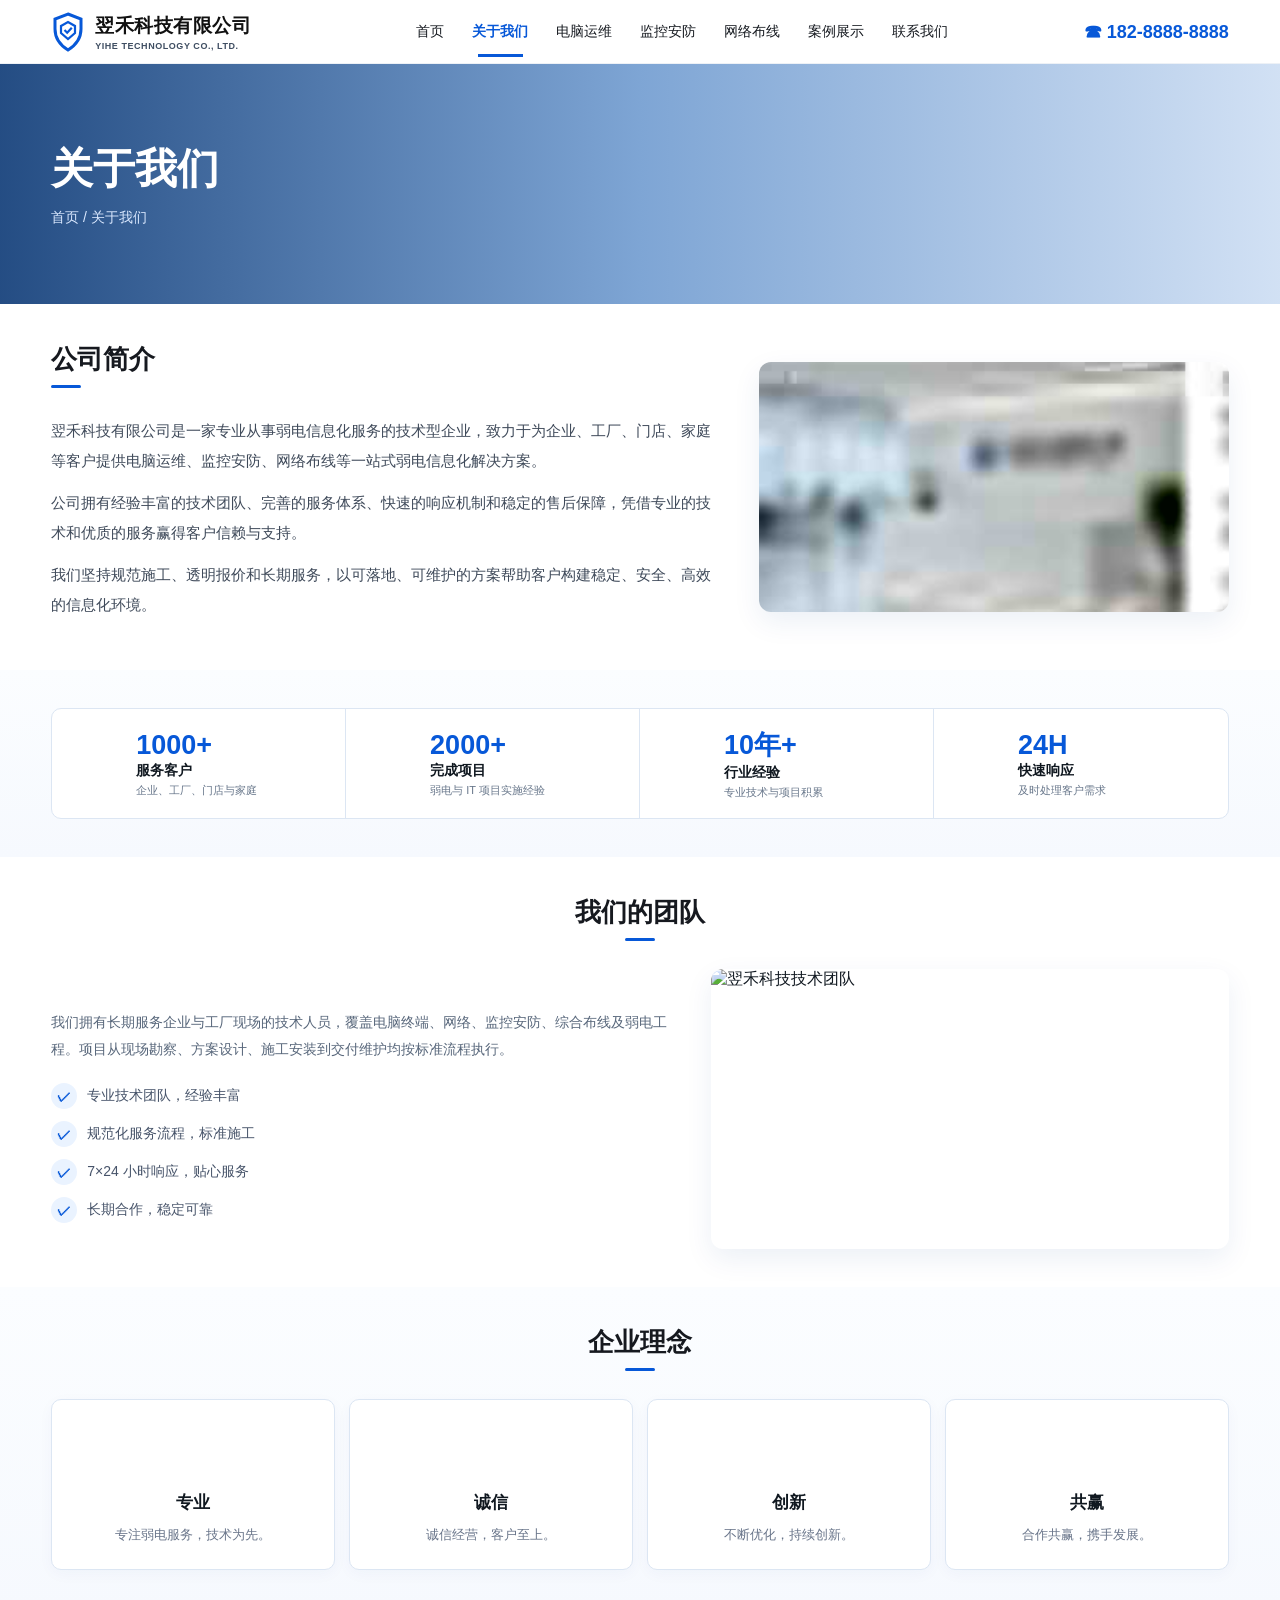
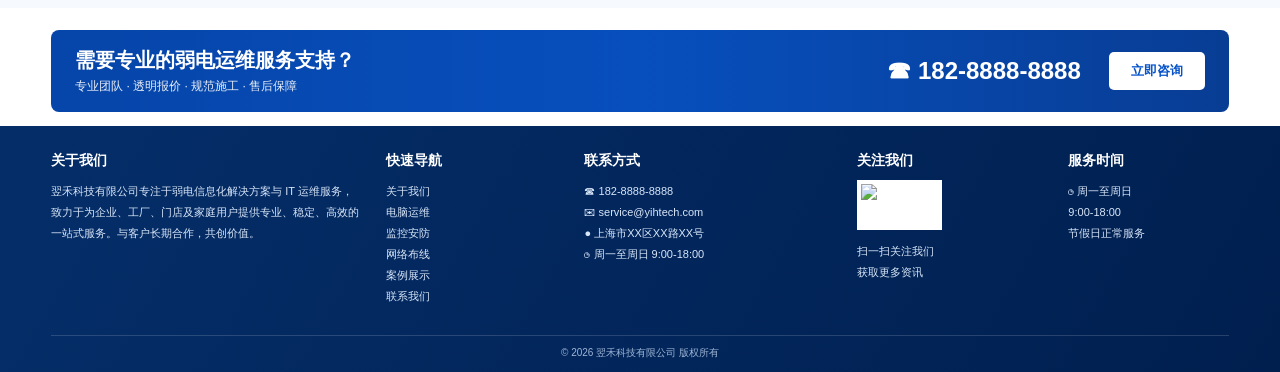
==== commit 1bc36692: "restore about page to original design structure" ====
--- a/about.html
+++ b/about.html
@@ -1 +1 @@
-<!doctype html><html lang="zh-CN"><head><meta charset="utf-8"><meta name="viewport" content="width=device-width,initial-scale=1"><meta name="description" content="翌禾科技弱电信息化服务官网"><title>关于我们 - 翌禾科技</title><link rel="stylesheet" href="css/style.css"></head><body><header class="site-header"><div class="container header-inner"><a href="index.html" class="brand"><svg viewBox="0 0 32 40" fill="none" aria-hidden="true"><path d="M16 2 29 7v10c0 9-5.1 16.1-13 21C8.1 33.1 3 26 3 17V7L16 2Z" stroke-width="3"/><path d="M9 14 16 10l7 4v7l-7 6-7-6v-7Z" stroke-width="2.2"/><path d="m12.5 18 2.7 2.7 4.6-5" stroke-width="2.2"/></svg><span><div class="brand-cn">翌禾科技有限公司</div><div class="brand-en">YIHE TECHNOLOGY CO., LTD.</div></span></a><nav class="nav"><a href="index.html">首页</a><a href="about.html" class="active">关于我们</a><a href="computer-service.html">电脑运维</a><a href="security.html">监控安防</a><a href="network.html">网络布线</a><a href="cases.html">案例展示</a><a href="contact.html">联系我们</a></nav><a class="header-phone" href="tel:18288888888">☎ 182-8888-8888</a><button class="mobile-btn" aria-label="打开菜单">☰</button></div></header><section class="hero about"><div class="container"><div class="hero-content"><h1>值得长期合作的弱电运维服务伙伴</h1><p class="lead">企业 / 工厂 / 门店 / 家庭 全场景电脑运维、<br>网络布线、监控安防安装与维修</p></div></div></section><section class="section"><div class="container"><div class="split"><img src="https://images.unsplash.com/photo-1497366811353-6870744d04b2?auto=format&fit=crop&w=1400&q=88" alt="办公环境"><div><h2 class="section-title left">公司简介</h2><div class="copy"><p>翌禾科技有限公司专注于弱电信息化解决方案与 IT 运维服务，致力于为企业、工厂、门店及家庭用户提供电脑运维、网络布线、监控安防安装与维修等一站式服务。</p><p>我们拥有经验丰富的工程师团队，具备从方案设计、现场勘察、施工安装到交付维护的完整服务能力，并建立标准化服务流程，确保项目稳定、规范、高效落地。</p><p>我们坚持以客户需求为导向，持续提升技术与服务能力，帮助客户构建稳定、安全、高效的信息化环境。</p></div></div></div></div></section><section class="section soft"><div class="container"><h2 class="section-title">我们的优势</h2><div class="card-grid"><article class="feature-card"><div class="ico"><i data-lucide="zap"></i></div><h3>响应快速</h3><p>快速受理客户需求，紧急故障优先处理。</p></article><article class="feature-card"><div class="ico"><i data-lucide="clipboard-check"></i></div><h3>流程规范</h3><p>标准化实施与验收，让项目过程清晰可控。</p></article><article class="feature-card"><div class="ico"><i data-lucide="wrench"></i></div><h3>技术专业</h3><p>多年弱电与 IT 运维实战经验，问题定位更准确。</p></article><article class="feature-card"><div class="ico"><i data-lucide="shield-check"></i></div><h3>售后稳定</h3><p>持续巡检、维护与回访，长期保障系统稳定。</p></article></div></div></section><section class="section"><div class="container"><h2 class="section-title">服务范围 / 合作模式</h2><div class="card-grid service-box"><article class="feature-card"><div class="ico"><i data-lucide="building"></i></div><h3>企业包年</h3><p>按月 / 年提供持续电脑、网络与弱电维护。</p><div class="link">了解详情 →</div></article><article class="feature-card"><div class="ico"><i data-lucide="factory"></i></div><h3>工厂弱电</h3><p>生产网络、监控安防、综合布线整体承包。</p><div class="link">了解详情 →</div></article><article class="feature-card"><div class="ico"><i data-lucide="store"></i></div><h3>门店巡检</h3><p>连锁门店终端、网络、收银设备定期巡检。</p><div class="link">了解详情 →</div></article><article class="feature-card"><div class="ico"><i data-lucide="house"></i></div><h3>家庭服务</h3><p>家庭网络覆盖、监控安装与电脑维修。</p><div class="link">了解详情 →</div></article></div></div></section><section class="section soft"><div class="container"><div class="metric-panel"><div class="metric"><div class="ico"><i data-lucide="users"></i></div><div><b>1000+</b><span>服务客户</span><small>长期服务客户</small></div></div><div class="metric"><div class="ico"><i data-lucide="notebook-tabs"></i></div><div><b>2000+</b><span>完成项目</span><small>项目实施经验</small></div></div><div class="metric"><div class="ico"><i data-lucide="shield"></i></div><div><b>10年+</b><span>行业经验</span><small>专业技术储备</small></div></div><div class="metric"><div class="ico"><i data-lucide="clock"></i></div><div><b>24H</b><span>快速响应</span><small>售后及时响应</small></div></div></div></div></section><section class="section" style="padding-top:10px;padding-bottom:0"><div class="container"><div class="cta"><div><h3>需要专业的弱电运维服务支持？</h3><p>专业团队 · 透明报价 · 规范施工 · 售后保障</p></div><a class="phone" href="tel:18288888888">☎ 182-8888-8888</a><a class="btn-white" href="contact.html">立即咨询</a></div></div></section><footer class="footer"><div class="container"><div class="footer-grid"><div><h4>关于我们</h4><p>翌禾科技有限公司专注于弱电信息化解决方案与 IT 运维服务，致力于为企业、工厂、门店及家庭用户提供专业、稳定、高效的一站式服务。与客户长期合作，共创价值。</p></div><div><h4>快速导航</h4><p><a href="about.html">关于我们</a><br><a href="computer-service.html">电脑运维</a><br><a href="security.html">监控安防</a><br><a href="network.html">网络布线</a><br><a href="cases.html">案例展示</a><br><a href="contact.html">联系我们</a></p></div><div><h4>联系方式</h4><p>☎ 182-8888-8888<br>✉ service@yihtech.com<br>● 上海市XX区XX路XXX号<br>◷ 周一至周日 9:00-18:00</p></div><div><h4>关注我们</h4><img class="qr" src="https://api.qrserver.com/v1/create-qr-code/?size=180x180&data=https%3A%2F%2Fwgtfee.github.io%2F-yihe-tech-website%2F" alt="关注二维码"><p>扫一扫关注我们<br>获取更多资讯</p></div><div><h4>服务时间</h4><p>◷ 周一至周日<br>9:00-18:00<br>节假日正常服务</p></div></div><div class="copy">© 2026 翌禾科技有限公司 版权所有</div></div></footer><div id="notice" class="notice">留言已提交，我们会尽快与您联系。</div><script src="https://cdn.jsdelivr.net/npm/lucide@0.468.0/dist/umd/lucide.min.js"></script><script src="js/main.js"></script></body></html>+<!doctype html><html lang="zh-CN"><head><meta charset="utf-8"><meta name="viewport" content="width=device-width,initial-scale=1"><meta name="description" content="翌禾科技弱电信息化服务官网"><title>关于我们 - 翌禾科技</title><link rel="stylesheet" href="css/style.css"><style>.about-page-hero{height:240px;position:relative;overflow:hidden;background:#eef5ff}.about-page-hero:before{content:"";position:absolute;inset:0;background:url('https://images.unsplash.com/photo-1497366754035-f200968a6e72?auto=format&fit=crop&w=1800&q=88') center/cover no-repeat;filter:saturate(.9)}.about-page-hero:after{content:"";position:absolute;inset:0;background:linear-gradient(90deg,rgba(3,49,111,.86),rgba(4,78,166,.48),rgba(4,78,166,.12))}.about-page-hero .container{height:100%;display:flex;align-items:center;position:relative;z-index:2}.about-page-hero h1{margin:0;color:#fff;font-size:42px}.breadcrumb{margin-top:12px;color:#dbe9ff;font-size:14px}.team-box{display:grid;grid-template-columns:1.1fr .9fr;gap:28px;align-items:center}.team-box img{width:100%;height:280px;object-fit:cover;border-radius:12px;box-shadow:var(--shadow)}.team-list{display:grid;gap:12px;margin-top:20px}.team-list div{display:flex;align-items:center;gap:10px;color:#47546a;font-size:14px}.team-list i{width:26px;height:26px;border-radius:50%;display:grid;place-items:center;background:#eaf3ff;color:var(--blue);font-style:normal;font-weight:900}.philosophy .feature-card{min-height:145px}@media(max-width:760px){.about-page-hero{height:210px}.about-page-hero h1{font-size:34px}.team-box{grid-template-columns:1fr}.team-box img{height:220px}}</style></head><body><header class="site-header"><div class="container header-inner"><a href="index.html" class="brand"><svg viewBox="0 0 32 40" fill="none" aria-hidden="true"><path d="M16 2 29 7v10c0 9-5.1 16.1-13 21C8.1 33.1 3 26 3 17V7L16 2Z" stroke-width="3"/><path d="M9 14 16 10l7 4v7l-7 6-7-6v-7Z" stroke-width="2.2"/><path d="m12.5 18 2.7 2.7 4.6-5" stroke-width="2.2"/></svg><span><div class="brand-cn">翌禾科技有限公司</div><div class="brand-en">YIHE TECHNOLOGY CO., LTD.</div></span></a><nav class="nav"><a href="index.html">首页</a><a href="about.html" class="active">关于我们</a><a href="computer-service.html">电脑运维</a><a href="security.html">监控安防</a><a href="network.html">网络布线</a><a href="cases.html">案例展示</a><a href="contact.html">联系我们</a></nav><a class="header-phone" href="tel:18288888888">☎ 182-8888-8888</a><button class="mobile-btn" aria-label="打开菜单">☰</button></div></header><section class="about-page-hero"><div class="container"><div><h1>关于我们</h1><div class="breadcrumb">首页 / 关于我们</div></div></div></section><section class="section"><div class="container"><div class="split reverse"><div><h2 class="section-title left">公司简介</h2><div class="copy"><p>翌禾科技有限公司是一家专业从事弱电信息化服务的技术型企业，致力于为企业、工厂、门店、家庭等客户提供电脑运维、监控安防、网络布线等一站式弱电信息化解决方案。</p><p>公司拥有经验丰富的技术团队、完善的服务体系、快速的响应机制和稳定的售后保障，凭借专业的技术和优质的服务赢得客户信赖与支持。</p><p>我们坚持规范施工、透明报价和长期服务，以可落地、可维护的方案帮助客户构建稳定、安全、高效的信息化环境。</p></div></div><img src="assets/home-office.jpg" alt="翌禾科技办公环境"></div></div></section><section class="section soft"><div class="container"><div class="metric-panel"><div class="metric"><div class="ico"><i data-lucide="users"></i></div><div><b>1000+</b><span>服务客户</span><small>企业、工厂、门店与家庭</small></div></div><div class="metric"><div class="ico"><i data-lucide="notebook-tabs"></i></div><div><b>2000+</b><span>完成项目</span><small>弱电与 IT 项目实施经验</small></div></div><div class="metric"><div class="ico"><i data-lucide="shield-check"></i></div><div><b>10年+</b><span>行业经验</span><small>专业技术与项目积累</small></div></div><div class="metric"><div class="ico"><i data-lucide="clock-3"></i></div><div><b>24H</b><span>快速响应</span><small>及时处理客户需求</small></div></div></div></div></section><section class="section"><div class="container"><h2 class="section-title">我们的团队</h2><div class="team-box"><div><p class="subtle">我们拥有长期服务企业与工厂现场的技术人员，覆盖电脑终端、网络、监控安防、综合布线及弱电工程。项目从现场勘察、方案设计、施工安装到交付维护均按标准流程执行。</p><div class="team-list"><div><i>✓</i>专业技术团队，经验丰富</div><div><i>✓</i>规范化服务流程，标准施工</div><div><i>✓</i>7×24 小时响应，贴心服务</div><div><i>✓</i>长期合作，稳定可靠</div></div></div><img src="https://images.unsplash.com/photo-1517048676732-d65bc937f952?auto=format&fit=crop&w=1400&q=88" alt="翌禾科技技术团队"></div></div></section><section class="section soft"><div class="container"><h2 class="section-title">企业理念</h2><div class="card-grid philosophy"><article class="feature-card"><div class="ico"><i data-lucide="badge-check"></i></div><h3>专业</h3><p>专注弱电服务，技术为先。</p></article><article class="feature-card"><div class="ico"><i data-lucide="handshake"></i></div><h3>诚信</h3><p>诚信经营，客户至上。</p></article><article class="feature-card"><div class="ico"><i data-lucide="lightbulb"></i></div><h3>创新</h3><p>不断优化，持续创新。</p></article><article class="feature-card"><div class="ico"><i data-lucide="users-round"></i></div><h3>共赢</h3><p>合作共赢，携手发展。</p></article></div></div></section><section class="section" style="padding-top:10px;padding-bottom:0"><div class="container"><div class="cta"><div><h3>需要专业的弱电运维服务支持？</h3><p>专业团队 · 透明报价 · 规范施工 · 售后保障</p></div><a class="phone" href="tel:18288888888">☎ 182-8888-8888</a><a class="btn-white" href="contact.html">立即咨询</a></div></div></section><footer class="footer"><div class="container"><div class="footer-grid"><div><h4>关于我们</h4><p>翌禾科技有限公司专注于弱电信息化解决方案与 IT 运维服务，致力于为企业、工厂、门店及家庭用户提供专业、稳定、高效的一站式服务。与客户长期合作，共创价值。</p></div><div><h4>快速导航</h4><p><a href="about.html">关于我们</a><br><a href="computer-service.html">电脑运维</a><br><a href="security.html">监控安防</a><br><a href="network.html">网络布线</a><br><a href="cases.html">案例展示</a><br><a href="contact.html">联系我们</a></p></div><div><h4>联系方式</h4><p>☎ 182-8888-8888<br>✉ service@yihtech.com<br>● 上海市XX区XX路XX号<br>◷ 周一至周日 9:00-18:00</p></div><div><h4>关注我们</h4><img class="qr" src="https://api.qrserver.com/v1/create-qr-code/?size=180x180&data=https%3A%2F%2Fwgtfee.github.io%2F-yihe-tech-website%2F" alt="关注二维码"><p>扫一扫关注我们<br>获取更多资讯</p></div><div><h4>服务时间</h4><p>◷ 周一至周日<br>9:00-18:00<br>节假日正常服务</p></div></div><div class="copy">© 2026 翌禾科技有限公司 版权所有</div></div></footer><div id="notice" class="notice">留言已提交，我们会尽快与您联系。</div><script src="https://cdn.jsdelivr.net/npm/lucide@0.468.0/dist/umd/lucide.min.js"></script><script src="js/main.js"></script></body></html>
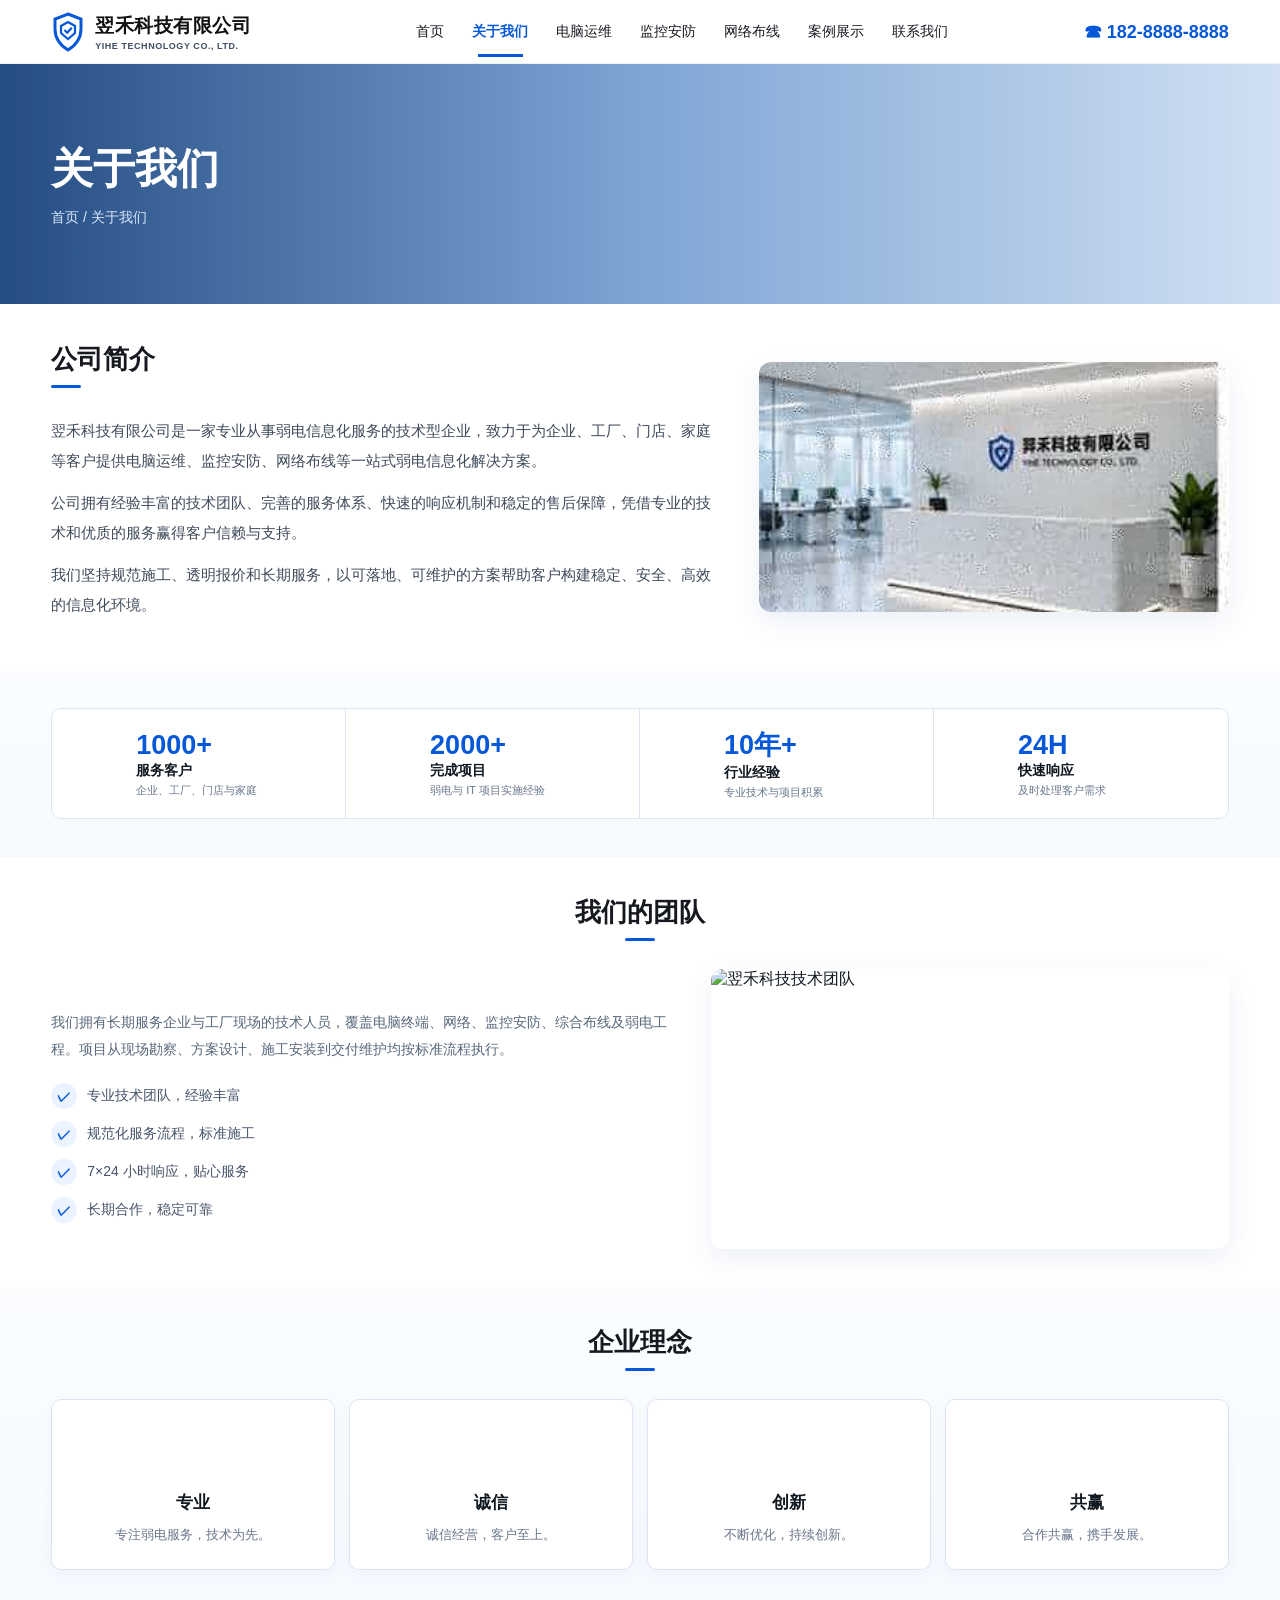
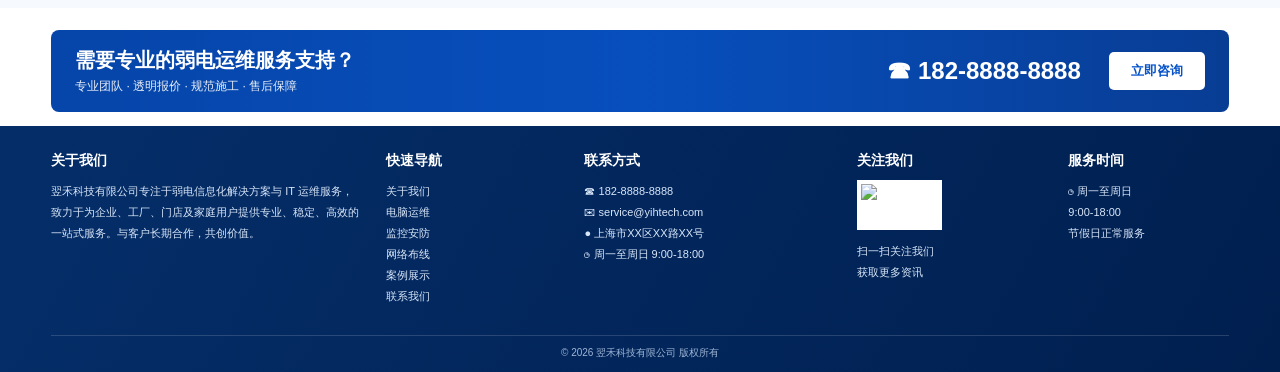
==== commit bbd66c67: "fix: reuse restored original office image on about page" ====
--- a/about.html
+++ b/about.html
@@ -1 +1 @@
-<!doctype html><html lang="zh-CN"><head><meta charset="utf-8"><meta name="viewport" content="width=device-width,initial-scale=1"><meta name="description" content="翌禾科技弱电信息化服务官网"><title>关于我们 - 翌禾科技</title><link rel="stylesheet" href="css/style.css"><style>.about-page-hero{height:240px;position:relative;overflow:hidden;background:#eef5ff}.about-page-hero:before{content:"";position:absolute;inset:0;background:url('https://images.unsplash.com/photo-1497366754035-f200968a6e72?auto=format&fit=crop&w=1800&q=88') center/cover no-repeat;filter:saturate(.9)}.about-page-hero:after{content:"";position:absolute;inset:0;background:linear-gradient(90deg,rgba(3,49,111,.86),rgba(4,78,166,.48),rgba(4,78,166,.12))}.about-page-hero .container{height:100%;display:flex;align-items:center;position:relative;z-index:2}.about-page-hero h1{margin:0;color:#fff;font-size:42px}.breadcrumb{margin-top:12px;color:#dbe9ff;font-size:14px}.team-box{display:grid;grid-template-columns:1.1fr .9fr;gap:28px;align-items:center}.team-box img{width:100%;height:280px;object-fit:cover;border-radius:12px;box-shadow:var(--shadow)}.team-list{display:grid;gap:12px;margin-top:20px}.team-list div{display:flex;align-items:center;gap:10px;color:#47546a;font-size:14px}.team-list i{width:26px;height:26px;border-radius:50%;display:grid;place-items:center;background:#eaf3ff;color:var(--blue);font-style:normal;font-weight:900}.philosophy .feature-card{min-height:145px}@media(max-width:760px){.about-page-hero{height:210px}.about-page-hero h1{font-size:34px}.team-box{grid-template-columns:1fr}.team-box img{height:220px}}</style></head><body><header class="site-header"><div class="container header-inner"><a href="index.html" class="brand"><svg viewBox="0 0 32 40" fill="none" aria-hidden="true"><path d="M16 2 29 7v10c0 9-5.1 16.1-13 21C8.1 33.1 3 26 3 17V7L16 2Z" stroke-width="3"/><path d="M9 14 16 10l7 4v7l-7 6-7-6v-7Z" stroke-width="2.2"/><path d="m12.5 18 2.7 2.7 4.6-5" stroke-width="2.2"/></svg><span><div class="brand-cn">翌禾科技有限公司</div><div class="brand-en">YIHE TECHNOLOGY CO., LTD.</div></span></a><nav class="nav"><a href="index.html">首页</a><a href="about.html" class="active">关于我们</a><a href="computer-service.html">电脑运维</a><a href="security.html">监控安防</a><a href="network.html">网络布线</a><a href="cases.html">案例展示</a><a href="contact.html">联系我们</a></nav><a class="header-phone" href="tel:18288888888">☎ 182-8888-8888</a><button class="mobile-btn" aria-label="打开菜单">☰</button></div></header><section class="about-page-hero"><div class="container"><div><h1>关于我们</h1><div class="breadcrumb">首页 / 关于我们</div></div></div></section><section class="section"><div class="container"><div class="split reverse"><div><h2 class="section-title left">公司简介</h2><div class="copy"><p>翌禾科技有限公司是一家专业从事弱电信息化服务的技术型企业，致力于为企业、工厂、门店、家庭等客户提供电脑运维、监控安防、网络布线等一站式弱电信息化解决方案。</p><p>公司拥有经验丰富的技术团队、完善的服务体系、快速的响应机制和稳定的售后保障，凭借专业的技术和优质的服务赢得客户信赖与支持。</p><p>我们坚持规范施工、透明报价和长期服务，以可落地、可维护的方案帮助客户构建稳定、安全、高效的信息化环境。</p></div></div><img src="assets/home-office.jpg" alt="翌禾科技办公环境"></div></div></section><section class="section soft"><div class="container"><div class="metric-panel"><div class="metric"><div class="ico"><i data-lucide="users"></i></div><div><b>1000+</b><span>服务客户</span><small>企业、工厂、门店与家庭</small></div></div><div class="metric"><div class="ico"><i data-lucide="notebook-tabs"></i></div><div><b>2000+</b><span>完成项目</span><small>弱电与 IT 项目实施经验</small></div></div><div class="metric"><div class="ico"><i data-lucide="shield-check"></i></div><div><b>10年+</b><span>行业经验</span><small>专业技术与项目积累</small></div></div><div class="metric"><div class="ico"><i data-lucide="clock-3"></i></div><div><b>24H</b><span>快速响应</span><small>及时处理客户需求</small></div></div></div></div></section><section class="section"><div class="container"><h2 class="section-title">我们的团队</h2><div class="team-box"><div><p class="subtle">我们拥有长期服务企业与工厂现场的技术人员，覆盖电脑终端、网络、监控安防、综合布线及弱电工程。项目从现场勘察、方案设计、施工安装到交付维护均按标准流程执行。</p><div class="team-list"><div><i>✓</i>专业技术团队，经验丰富</div><div><i>✓</i>规范化服务流程，标准施工</div><div><i>✓</i>7×24 小时响应，贴心服务</div><div><i>✓</i>长期合作，稳定可靠</div></div></div><img src="https://images.unsplash.com/photo-1517048676732-d65bc937f952?auto=format&fit=crop&w=1400&q=88" alt="翌禾科技技术团队"></div></div></section><section class="section soft"><div class="container"><h2 class="section-title">企业理念</h2><div class="card-grid philosophy"><article class="feature-card"><div class="ico"><i data-lucide="badge-check"></i></div><h3>专业</h3><p>专注弱电服务，技术为先。</p></article><article class="feature-card"><div class="ico"><i data-lucide="handshake"></i></div><h3>诚信</h3><p>诚信经营，客户至上。</p></article><article class="feature-card"><div class="ico"><i data-lucide="lightbulb"></i></div><h3>创新</h3><p>不断优化，持续创新。</p></article><article class="feature-card"><div class="ico"><i data-lucide="users-round"></i></div><h3>共赢</h3><p>合作共赢，携手发展。</p></article></div></div></section><section class="section" style="padding-top:10px;padding-bottom:0"><div class="container"><div class="cta"><div><h3>需要专业的弱电运维服务支持？</h3><p>专业团队 · 透明报价 · 规范施工 · 售后保障</p></div><a class="phone" href="tel:18288888888">☎ 182-8888-8888</a><a class="btn-white" href="contact.html">立即咨询</a></div></div></section><footer class="footer"><div class="container"><div class="footer-grid"><div><h4>关于我们</h4><p>翌禾科技有限公司专注于弱电信息化解决方案与 IT 运维服务，致力于为企业、工厂、门店及家庭用户提供专业、稳定、高效的一站式服务。与客户长期合作，共创价值。</p></div><div><h4>快速导航</h4><p><a href="about.html">关于我们</a><br><a href="computer-service.html">电脑运维</a><br><a href="security.html">监控安防</a><br><a href="network.html">网络布线</a><br><a href="cases.html">案例展示</a><br><a href="contact.html">联系我们</a></p></div><div><h4>联系方式</h4><p>☎ 182-8888-8888<br>✉ service@yihtech.com<br>● 上海市XX区XX路XX号<br>◷ 周一至周日 9:00-18:00</p></div><div><h4>关注我们</h4><img class="qr" src="https://api.qrserver.com/v1/create-qr-code/?size=180x180&data=https%3A%2F%2Fwgtfee.github.io%2F-yihe-tech-website%2F" alt="关注二维码"><p>扫一扫关注我们<br>获取更多资讯</p></div><div><h4>服务时间</h4><p>◷ 周一至周日<br>9:00-18:00<br>节假日正常服务</p></div></div><div class="copy">© 2026 翌禾科技有限公司 版权所有</div></div></footer><div id="notice" class="notice">留言已提交，我们会尽快与您联系。</div><script src="https://cdn.jsdelivr.net/npm/lucide@0.468.0/dist/umd/lucide.min.js"></script><script src="js/main.js"></script></body></html>+<!doctype html><html lang="zh-CN"><head><meta charset="utf-8"><meta name="viewport" content="width=device-width,initial-scale=1"><meta name="description" content="翌禾科技弱电信息化服务官网"><title>关于我们 - 翌禾科技</title><link rel="stylesheet" href="css/style.css"><style>.about-page-hero{height:240px;position:relative;overflow:hidden;background:#eef5ff}.about-page-hero:before{content:"";position:absolute;inset:0;background:url('https://images.unsplash.com/photo-1497366754035-f200968a6e72?auto=format&fit=crop&w=1800&q=88') center/cover no-repeat;filter:saturate(.9)}.about-page-hero:after{content:"";position:absolute;inset:0;background:linear-gradient(90deg,rgba(3,49,111,.86),rgba(4,78,166,.48),rgba(4,78,166,.12))}.about-page-hero .container{height:100%;display:flex;align-items:center;position:relative;z-index:2}.about-page-hero h1{margin:0;color:#fff;font-size:42px}.breadcrumb{margin-top:12px;color:#dbe9ff;font-size:14px}.team-box{display:grid;grid-template-columns:1.1fr .9fr;gap:28px;align-items:center}.team-box img{width:100%;height:280px;object-fit:cover;border-radius:12px;box-shadow:var(--shadow)}.team-list{display:grid;gap:12px;margin-top:20px}.team-list div{display:flex;align-items:center;gap:10px;color:#47546a;font-size:14px}.team-list i{width:26px;height:26px;border-radius:50%;display:grid;place-items:center;background:#eaf3ff;color:var(--blue);font-style:normal;font-weight:900}.philosophy .feature-card{min-height:145px}@media(max-width:760px){.about-page-hero{height:210px}.about-page-hero h1{font-size:34px}.team-box{grid-template-columns:1fr}.team-box img{height:220px}}</style></head><body><header class="site-header"><div class="container header-inner"><a href="index.html" class="brand"><svg viewBox="0 0 32 40" fill="none" aria-hidden="true"><path d="M16 2 29 7v10c0 9-5.1 16.1-13 21C8.1 33.1 3 26 3 17V7L16 2Z" stroke-width="3"/><path d="M9 14 16 10l7 4v7l-7 6-7-6v-7Z" stroke-width="2.2"/><path d="m12.5 18 2.7 2.7 4.6-5" stroke-width="2.2"/></svg><span><div class="brand-cn">翌禾科技有限公司</div><div class="brand-en">YIHE TECHNOLOGY CO., LTD.</div></span></a><nav class="nav"><a href="index.html">首页</a><a href="about.html" class="active">关于我们</a><a href="computer-service.html">电脑运维</a><a href="security.html">监控安防</a><a href="network.html">网络布线</a><a href="cases.html">案例展示</a><a href="contact.html">联系我们</a></nav><a class="header-phone" href="tel:18288888888">☎ 182-8888-8888</a><button class="mobile-btn" aria-label="打开菜单">☰</button></div></header><section class="about-page-hero"><div class="container"><div><h1>关于我们</h1><div class="breadcrumb">首页 / 关于我们</div></div></div></section><section class="section"><div class="container"><div class="split reverse"><div><h2 class="section-title left">公司简介</h2><div class="copy"><p>翌禾科技有限公司是一家专业从事弱电信息化服务的技术型企业，致力于为企业、工厂、门店、家庭等客户提供电脑运维、监控安防、网络布线等一站式弱电信息化解决方案。</p><p>公司拥有经验丰富的技术团队、完善的服务体系、快速的响应机制和稳定的售后保障，凭借专业的技术和优质的服务赢得客户信赖与支持。</p><p>我们坚持规范施工、透明报价和长期服务，以可落地、可维护的方案帮助客户构建稳定、安全、高效的信息化环境。</p></div></div><img src="assets/home-office-original.svg" alt="翌禾科技办公环境"></div></div></section><section class="section soft"><div class="container"><div class="metric-panel"><div class="metric"><div class="ico"><i data-lucide="users"></i></div><div><b>1000+</b><span>服务客户</span><small>企业、工厂、门店与家庭</small></div></div><div class="metric"><div class="ico"><i data-lucide="notebook-tabs"></i></div><div><b>2000+</b><span>完成项目</span><small>弱电与 IT 项目实施经验</small></div></div><div class="metric"><div class="ico"><i data-lucide="shield-check"></i></div><div><b>10年+</b><span>行业经验</span><small>专业技术与项目积累</small></div></div><div class="metric"><div class="ico"><i data-lucide="clock-3"></i></div><div><b>24H</b><span>快速响应</span><small>及时处理客户需求</small></div></div></div></div></section><section class="section"><div class="container"><h2 class="section-title">我们的团队</h2><div class="team-box"><div><p class="subtle">我们拥有长期服务企业与工厂现场的技术人员，覆盖电脑终端、网络、监控安防、综合布线及弱电工程。项目从现场勘察、方案设计、施工安装到交付维护均按标准流程执行。</p><div class="team-list"><div><i>✓</i>专业技术团队，经验丰富</div><div><i>✓</i>规范化服务流程，标准施工</div><div><i>✓</i>7×24 小时响应，贴心服务</div><div><i>✓</i>长期合作，稳定可靠</div></div></div><img src="https://images.unsplash.com/photo-1517048676732-d65bc937f952?auto=format&fit=crop&w=1400&q=88" alt="翌禾科技技术团队"></div></div></section><section class="section soft"><div class="container"><h2 class="section-title">企业理念</h2><div class="card-grid philosophy"><article class="feature-card"><div class="ico"><i data-lucide="badge-check"></i></div><h3>专业</h3><p>专注弱电服务，技术为先。</p></article><article class="feature-card"><div class="ico"><i data-lucide="handshake"></i></div><h3>诚信</h3><p>诚信经营，客户至上。</p></article><article class="feature-card"><div class="ico"><i data-lucide="lightbulb"></i></div><h3>创新</h3><p>不断优化，持续创新。</p></article><article class="feature-card"><div class="ico"><i data-lucide="users-round"></i></div><h3>共赢</h3><p>合作共赢，携手发展。</p></article></div></div></section><section class="section" style="padding-top:10px;padding-bottom:0"><div class="container"><div class="cta"><div><h3>需要专业的弱电运维服务支持？</h3><p>专业团队 · 透明报价 · 规范施工 · 售后保障</p></div><a class="phone" href="tel:18288888888">☎ 182-8888-8888</a><a class="btn-white" href="contact.html">立即咨询</a></div></div></section><footer class="footer"><div class="container"><div class="footer-grid"><div><h4>关于我们</h4><p>翌禾科技有限公司专注于弱电信息化解决方案与 IT 运维服务，致力于为企业、工厂、门店及家庭用户提供专业、稳定、高效的一站式服务。与客户长期合作，共创价值。</p></div><div><h4>快速导航</h4><p><a href="about.html">关于我们</a><br><a href="computer-service.html">电脑运维</a><br><a href="security.html">监控安防</a><br><a href="network.html">网络布线</a><br><a href="cases.html">案例展示</a><br><a href="contact.html">联系我们</a></p></div><div><h4>联系方式</h4><p>☎ 182-8888-8888<br>✉ service@yihtech.com<br>● 上海市XX区XX路XX号<br>◷ 周一至周日 9:00-18:00</p></div><div><h4>关注我们</h4><img class="qr" src="https://api.qrserver.com/v1/create-qr-code/?size=180x180&data=https%3A%2F%2Fwgtfee.github.io%2F-yihe-tech-website%2F" alt="关注二维码"><p>扫一扫关注我们<br>获取更多资讯</p></div><div><h4>服务时间</h4><p>◷ 周一至周日<br>9:00-18:00<br>节假日正常服务</p></div></div><div class="copy">© 2026 翌禾科技有限公司 版权所有</div></div></footer><div id="notice" class="notice">留言已提交，我们会尽快与您联系。</div><script src="https://cdn.jsdelivr.net/npm/lucide@0.468.0/dist/umd/lucide.min.js"></script><script src="js/main.js"></script></body></html>
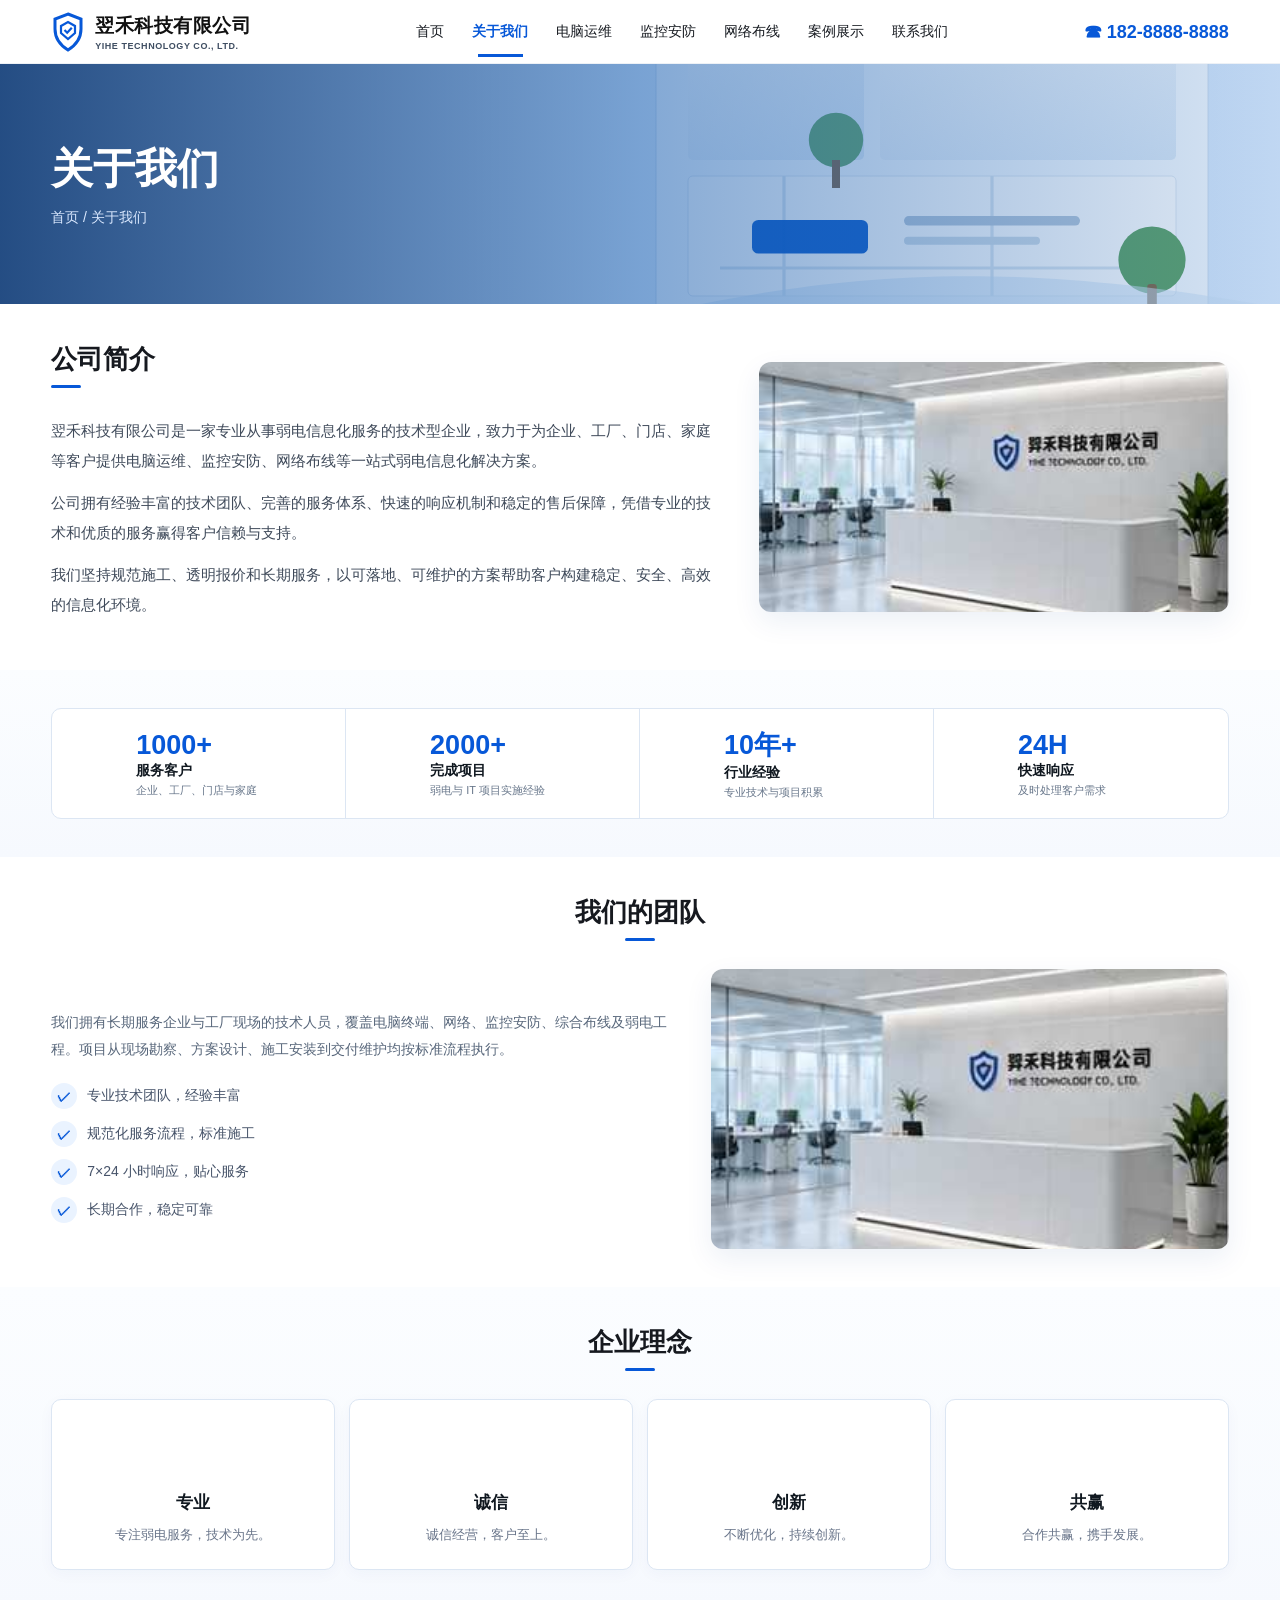
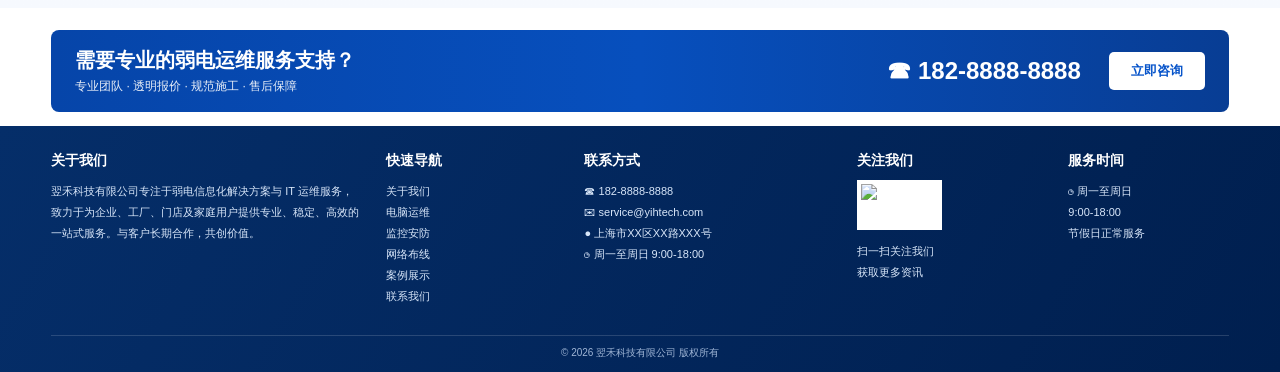
==== commit cda4222f: "fix: use local about hero artwork" ====
--- a/about.html
+++ b/about.html
@@ -1 +1 @@
-<!doctype html><html lang="zh-CN"><head><meta charset="utf-8"><meta name="viewport" content="width=device-width,initial-scale=1"><meta name="description" content="翌禾科技弱电信息化服务官网"><title>关于我们 - 翌禾科技</title><link rel="stylesheet" href="css/style.css"><style>.about-page-hero{height:240px;position:relative;overflow:hidden;background:#eef5ff}.about-page-hero:before{content:"";position:absolute;inset:0;background:url('https://images.unsplash.com/photo-1497366754035-f200968a6e72?auto=format&fit=crop&w=1800&q=88') center/cover no-repeat;filter:saturate(.9)}.about-page-hero:after{content:"";position:absolute;inset:0;background:linear-gradient(90deg,rgba(3,49,111,.86),rgba(4,78,166,.48),rgba(4,78,166,.12))}.about-page-hero .container{height:100%;display:flex;align-items:center;position:relative;z-index:2}.about-page-hero h1{margin:0;color:#fff;font-size:42px}.breadcrumb{margin-top:12px;color:#dbe9ff;font-size:14px}.team-box{display:grid;grid-template-columns:1.1fr .9fr;gap:28px;align-items:center}.team-box img{width:100%;height:280px;object-fit:cover;border-radius:12px;box-shadow:var(--shadow)}.team-list{display:grid;gap:12px;margin-top:20px}.team-list div{display:flex;align-items:center;gap:10px;color:#47546a;font-size:14px}.team-list i{width:26px;height:26px;border-radius:50%;display:grid;place-items:center;background:#eaf3ff;color:var(--blue);font-style:normal;font-weight:900}.philosophy .feature-card{min-height:145px}@media(max-width:760px){.about-page-hero{height:210px}.about-page-hero h1{font-size:34px}.team-box{grid-template-columns:1fr}.team-box img{height:220px}}</style></head><body><header class="site-header"><div class="container header-inner"><a href="index.html" class="brand"><svg viewBox="0 0 32 40" fill="none" aria-hidden="true"><path d="M16 2 29 7v10c0 9-5.1 16.1-13 21C8.1 33.1 3 26 3 17V7L16 2Z" stroke-width="3"/><path d="M9 14 16 10l7 4v7l-7 6-7-6v-7Z" stroke-width="2.2"/><path d="m12.5 18 2.7 2.7 4.6-5" stroke-width="2.2"/></svg><span><div class="brand-cn">翌禾科技有限公司</div><div class="brand-en">YIHE TECHNOLOGY CO., LTD.</div></span></a><nav class="nav"><a href="index.html">首页</a><a href="about.html" class="active">关于我们</a><a href="computer-service.html">电脑运维</a><a href="security.html">监控安防</a><a href="network.html">网络布线</a><a href="cases.html">案例展示</a><a href="contact.html">联系我们</a></nav><a class="header-phone" href="tel:18288888888">☎ 182-8888-8888</a><button class="mobile-btn" aria-label="打开菜单">☰</button></div></header><section class="about-page-hero"><div class="container"><div><h1>关于我们</h1><div class="breadcrumb">首页 / 关于我们</div></div></div></section><section class="section"><div class="container"><div class="split reverse"><div><h2 class="section-title left">公司简介</h2><div class="copy"><p>翌禾科技有限公司是一家专业从事弱电信息化服务的技术型企业，致力于为企业、工厂、门店、家庭等客户提供电脑运维、监控安防、网络布线等一站式弱电信息化解决方案。</p><p>公司拥有经验丰富的技术团队、完善的服务体系、快速的响应机制和稳定的售后保障，凭借专业的技术和优质的服务赢得客户信赖与支持。</p><p>我们坚持规范施工、透明报价和长期服务，以可落地、可维护的方案帮助客户构建稳定、安全、高效的信息化环境。</p></div></div><img src="assets/home-office-original.svg" alt="翌禾科技办公环境"></div></div></section><section class="section soft"><div class="container"><div class="metric-panel"><div class="metric"><div class="ico"><i data-lucide="users"></i></div><div><b>1000+</b><span>服务客户</span><small>企业、工厂、门店与家庭</small></div></div><div class="metric"><div class="ico"><i data-lucide="notebook-tabs"></i></div><div><b>2000+</b><span>完成项目</span><small>弱电与 IT 项目实施经验</small></div></div><div class="metric"><div class="ico"><i data-lucide="shield-check"></i></div><div><b>10年+</b><span>行业经验</span><small>专业技术与项目积累</small></div></div><div class="metric"><div class="ico"><i data-lucide="clock-3"></i></div><div><b>24H</b><span>快速响应</span><small>及时处理客户需求</small></div></div></div></div></section><section class="section"><div class="container"><h2 class="section-title">我们的团队</h2><div class="team-box"><div><p class="subtle">我们拥有长期服务企业与工厂现场的技术人员，覆盖电脑终端、网络、监控安防、综合布线及弱电工程。项目从现场勘察、方案设计、施工安装到交付维护均按标准流程执行。</p><div class="team-list"><div><i>✓</i>专业技术团队，经验丰富</div><div><i>✓</i>规范化服务流程，标准施工</div><div><i>✓</i>7×24 小时响应，贴心服务</div><div><i>✓</i>长期合作，稳定可靠</div></div></div><img src="https://images.unsplash.com/photo-1517048676732-d65bc937f952?auto=format&fit=crop&w=1400&q=88" alt="翌禾科技技术团队"></div></div></section><section class="section soft"><div class="container"><h2 class="section-title">企业理念</h2><div class="card-grid philosophy"><article class="feature-card"><div class="ico"><i data-lucide="badge-check"></i></div><h3>专业</h3><p>专注弱电服务，技术为先。</p></article><article class="feature-card"><div class="ico"><i data-lucide="handshake"></i></div><h3>诚信</h3><p>诚信经营，客户至上。</p></article><article class="feature-card"><div class="ico"><i data-lucide="lightbulb"></i></div><h3>创新</h3><p>不断优化，持续创新。</p></article><article class="feature-card"><div class="ico"><i data-lucide="users-round"></i></div><h3>共赢</h3><p>合作共赢，携手发展。</p></article></div></div></section><section class="section" style="padding-top:10px;padding-bottom:0"><div class="container"><div class="cta"><div><h3>需要专业的弱电运维服务支持？</h3><p>专业团队 · 透明报价 · 规范施工 · 售后保障</p></div><a class="phone" href="tel:18288888888">☎ 182-8888-8888</a><a class="btn-white" href="contact.html">立即咨询</a></div></div></section><footer class="footer"><div class="container"><div class="footer-grid"><div><h4>关于我们</h4><p>翌禾科技有限公司专注于弱电信息化解决方案与 IT 运维服务，致力于为企业、工厂、门店及家庭用户提供专业、稳定、高效的一站式服务。与客户长期合作，共创价值。</p></div><div><h4>快速导航</h4><p><a href="about.html">关于我们</a><br><a href="computer-service.html">电脑运维</a><br><a href="security.html">监控安防</a><br><a href="network.html">网络布线</a><br><a href="cases.html">案例展示</a><br><a href="contact.html">联系我们</a></p></div><div><h4>联系方式</h4><p>☎ 182-8888-8888<br>✉ service@yihtech.com<br>● 上海市XX区XX路XX号<br>◷ 周一至周日 9:00-18:00</p></div><div><h4>关注我们</h4><img class="qr" src="https://api.qrserver.com/v1/create-qr-code/?size=180x180&data=https%3A%2F%2Fwgtfee.github.io%2F-yihe-tech-website%2F" alt="关注二维码"><p>扫一扫关注我们<br>获取更多资讯</p></div><div><h4>服务时间</h4><p>◷ 周一至周日<br>9:00-18:00<br>节假日正常服务</p></div></div><div class="copy">© 2026 翌禾科技有限公司 版权所有</div></div></footer><div id="notice" class="notice">留言已提交，我们会尽快与您联系。</div><script src="https://cdn.jsdelivr.net/npm/lucide@0.468.0/dist/umd/lucide.min.js"></script><script src="js/main.js"></script></body></html>+<!doctype html><html lang="zh-CN"><head><meta charset="utf-8"><meta name="viewport" content="width=device-width,initial-scale=1"><meta name="description" content="翌禾科技弱电信息化服务官网"><title>关于我们 - 翌禾科技</title><link rel="stylesheet" href="css/style.css"><style>.about-page-hero{height:240px;position:relative;overflow:hidden;background:#eef5ff}.about-page-hero:before{content:"";position:absolute;inset:0;background:url('assets/about-hero.svg') center/cover no-repeat;filter:saturate(.9)}.about-page-hero:after{content:"";position:absolute;inset:0;background:linear-gradient(90deg,rgba(3,49,111,.86),rgba(4,78,166,.48),rgba(4,78,166,.12))}.about-page-hero .container{height:100%;display:flex;align-items:center;position:relative;z-index:2}.about-page-hero h1{margin:0;color:#fff;font-size:42px}.breadcrumb{margin-top:12px;color:#dbe9ff;font-size:14px}.team-box{display:grid;grid-template-columns:1.1fr .9fr;gap:28px;align-items:center}.team-box img{width:100%;height:280px;object-fit:cover;border-radius:12px;box-shadow:var(--shadow)}.team-list{display:grid;gap:12px;margin-top:20px}.team-list div{display:flex;align-items:center;gap:10px;color:#47546a;font-size:14px}.team-list i{width:26px;height:26px;border-radius:50%;display:grid;place-items:center;background:#eaf3ff;color:var(--blue);font-style:normal;font-weight:900}.philosophy .feature-card{min-height:145px}@media(max-width:760px){.about-page-hero{height:210px}.about-page-hero h1{font-size:34px}.team-box{grid-template-columns:1fr}.team-box img{height:220px}}</style></head><body><header class="site-header"><div class="container header-inner"><a href="index.html" class="brand"><svg viewBox="0 0 32 40" fill="none" aria-hidden="true"><path d="M16 2 29 7v10c0 9-5.1 16.1-13 21C8.1 33.1 3 26 3 17V7L16 2Z" stroke-width="3"/><path d="M9 14 16 10l7 4v7l-7 6-7-6v-7Z" stroke-width="2.2"/><path d="m12.5 18 2.7 2.7 4.6-5" stroke-width="2.2"/></svg><span><div class="brand-cn">翌禾科技有限公司</div><div class="brand-en">YIHE TECHNOLOGY CO., LTD.</div></span></a><nav class="nav"><a href="index.html">首页</a><a href="about.html" class="active">关于我们</a><a href="computer-service.html">电脑运维</a><a href="security.html">监控安防</a><a href="network.html">网络布线</a><a href="cases.html">案例展示</a><a href="contact.html">联系我们</a></nav><a class="header-phone" href="tel:18288888888">☎ 182-8888-8888</a><button class="mobile-btn" aria-label="打开菜单">☰</button></div></header><section class="about-page-hero"><div class="container"><div><h1>关于我们</h1><div class="breadcrumb">首页 / 关于我们</div></div></div></section><section class="section"><div class="container"><div class="split reverse"><div><h2 class="section-title left">公司简介</h2><div class="copy"><p>翌禾科技有限公司是一家专业从事弱电信息化服务的技术型企业，致力于为企业、工厂、门店、家庭等客户提供电脑运维、监控安防、网络布线等一站式弱电信息化解决方案。</p><p>公司拥有经验丰富的技术团队、完善的服务体系、快速的响应机制和稳定的售后保障，凭借专业的技术和优质的服务赢得客户信赖与支持。</p><p>我们坚持规范施工、透明报价和长期服务，以可落地、可维护的方案帮助客户构建稳定、安全、高效的信息化环境。</p></div></div><img src="assets/home-office-original.svg" alt="翌禾科技办公环境"></div></div></section><section class="section soft"><div class="container"><div class="metric-panel"><div class="metric"><div class="ico"><i data-lucide="users"></i></div><div><b>1000+</b><span>服务客户</span><small>企业、工厂、门店与家庭</small></div></div><div class="metric"><div class="ico"><i data-lucide="notebook-tabs"></i></div><div><b>2000+</b><span>完成项目</span><small>弱电与 IT 项目实施经验</small></div></div><div class="metric"><div class="ico"><i data-lucide="shield-check"></i></div><div><b>10年+</b><span>行业经验</span><small>专业技术与项目积累</small></div></div><div class="metric"><div class="ico"><i data-lucide="clock-3"></i></div><div><b>24H</b><span>快速响应</span><small>及时处理客户需求</small></div></div></div></div></section><section class="section"><div class="container"><h2 class="section-title">我们的团队</h2><div class="team-box"><div><p class="subtle">我们拥有长期服务企业与工厂现场的技术人员，覆盖电脑终端、网络、监控安防、综合布线及弱电工程。项目从现场勘察、方案设计、施工安装到交付维护均按标准流程执行。</p><div class="team-list"><div><i>✓</i>专业技术团队，经验丰富</div><div><i>✓</i>规范化服务流程，标准施工</div><div><i>✓</i>7×24 小时响应，贴心服务</div><div><i>✓</i>长期合作，稳定可靠</div></div></div><img src="assets/home-office-original.svg" alt="翌禾科技技术团队"></div></div></section><section class="section soft"><div class="container"><h2 class="section-title">企业理念</h2><div class="card-grid philosophy"><article class="feature-card"><div class="ico"><i data-lucide="badge-check"></i></div><h3>专业</h3><p>专注弱电服务，技术为先。</p></article><article class="feature-card"><div class="ico"><i data-lucide="handshake"></i></div><h3>诚信</h3><p>诚信经营，客户至上。</p></article><article class="feature-card"><div class="ico"><i data-lucide="lightbulb"></i></div><h3>创新</h3><p>不断优化，持续创新。</p></article><article class="feature-card"><div class="ico"><i data-lucide="users-round"></i></div><h3>共赢</h3><p>合作共赢，携手发展。</p></article></div></div></section><section class="section" style="padding-top:10px;padding-bottom:0"><div class="container"><div class="cta"><div><h3>需要专业的弱电运维服务支持？</h3><p>专业团队 · 透明报价 · 规范施工 · 售后保障</p></div><a class="phone" href="tel:18288888888">☎ 182-8888-8888</a><a class="btn-white" href="contact.html">立即咨询</a></div></div></section><footer class="footer"><div class="container"><div class="footer-grid"><div><h4>关于我们</h4><p>翌禾科技有限公司专注于弱电信息化解决方案与 IT 运维服务，致力于为企业、工厂、门店及家庭用户提供专业、稳定、高效的一站式服务。与客户长期合作，共创价值。</p></div><div><h4>快速导航</h4><p><a href="about.html">关于我们</a><br><a href="computer-service.html">电脑运维</a><br><a href="security.html">监控安防</a><br><a href="network.html">网络布线</a><br><a href="cases.html">案例展示</a><br><a href="contact.html">联系我们</a></p></div><div><h4>联系方式</h4><p>☎ 182-8888-8888<br>✉ service@yihtech.com<br>● 上海市XX区XX路XXX号<br>◷ 周一至周日 9:00-18:00</p></div><div><h4>关注我们</h4><img class="qr" src="https://api.qrserver.com/v1/create-qr-code/?size=180x180&data=https%3A%2F%2Fwgtfee.github.io%2F-yihe-tech-website%2F" alt="关注二维码"><p>扫一扫关注我们<br>获取更多资讯</p></div><div><h4>服务时间</h4><p>◷ 周一至周日<br>9:00-18:00<br>节假日正常服务</p></div></div><div class="copy">© 2026 翌禾科技有限公司 版权所有</div></div></footer><div id="notice" class="notice">留言已提交，我们会尽快与您联系。</div><script src="https://cdn.jsdelivr.net/npm/lucide@0.468.0/dist/umd/lucide.min.js"></script><script src="js/main.js"></script></body></html>
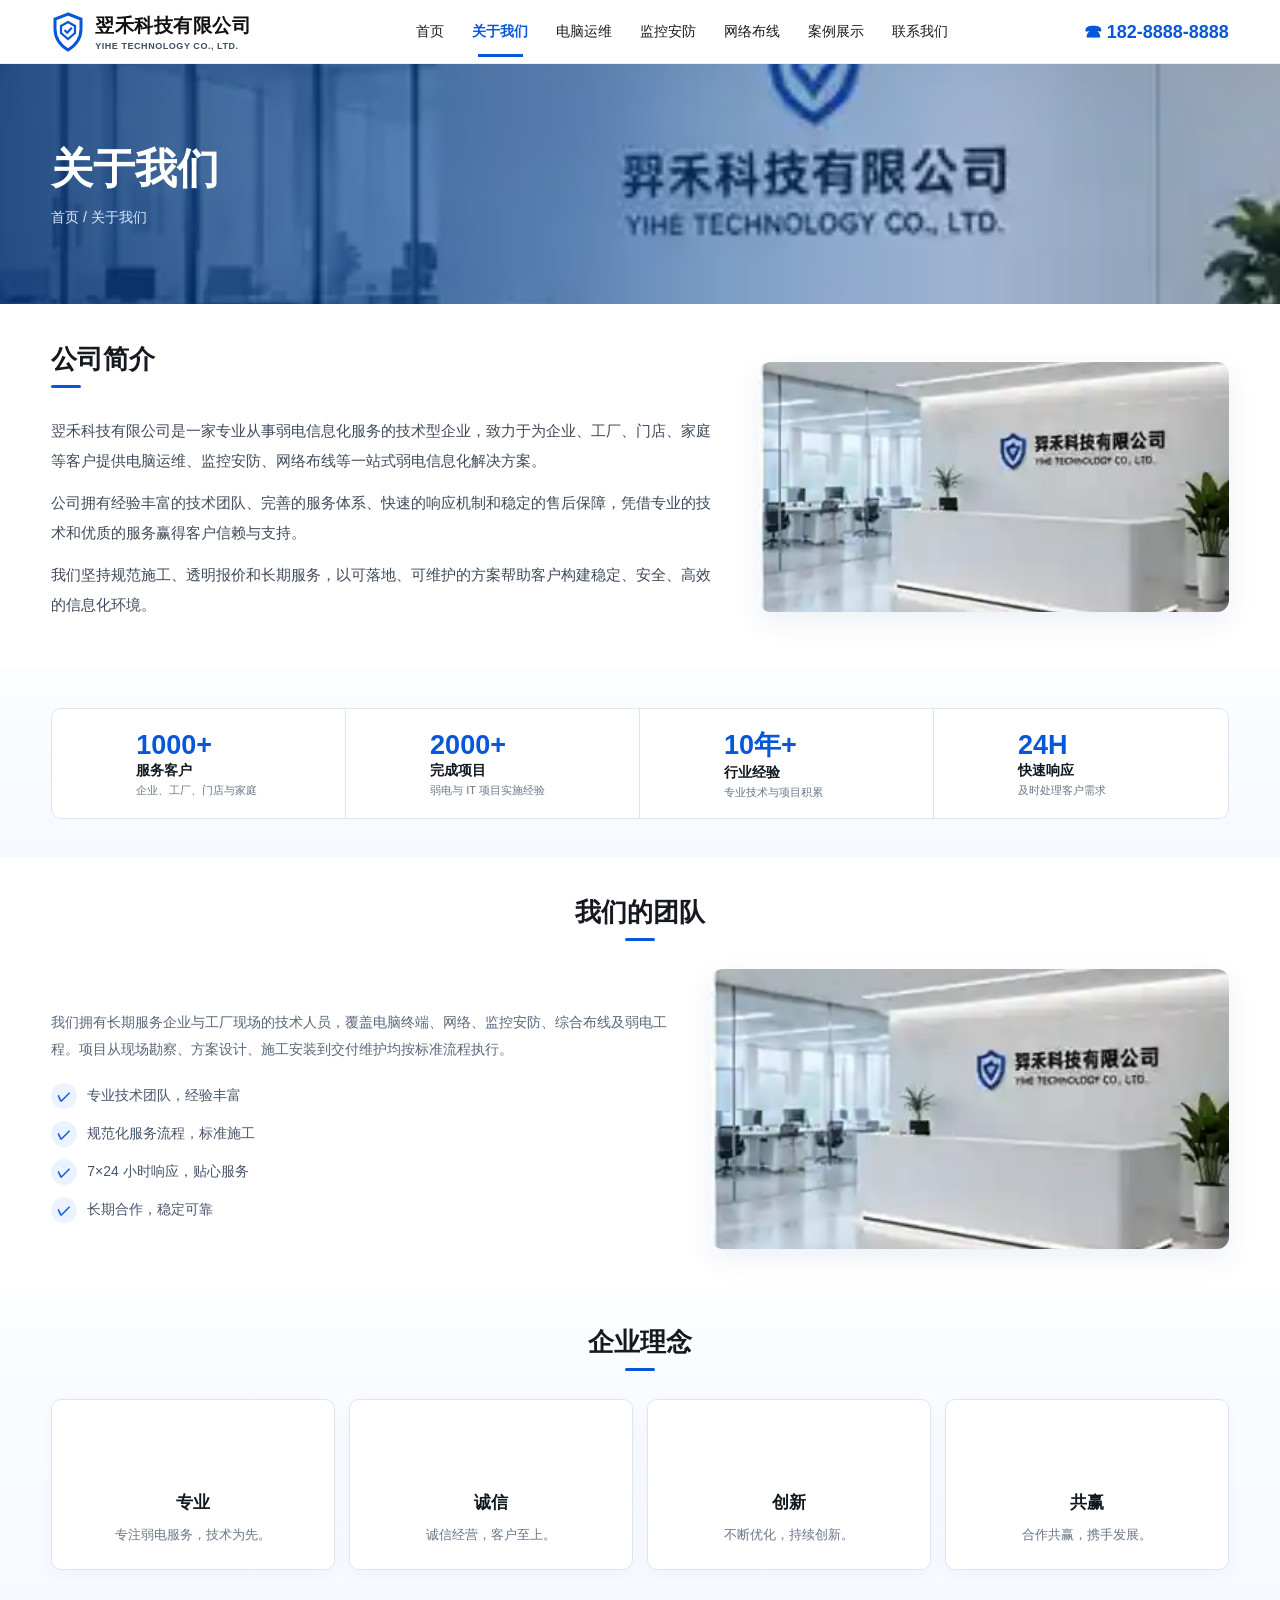
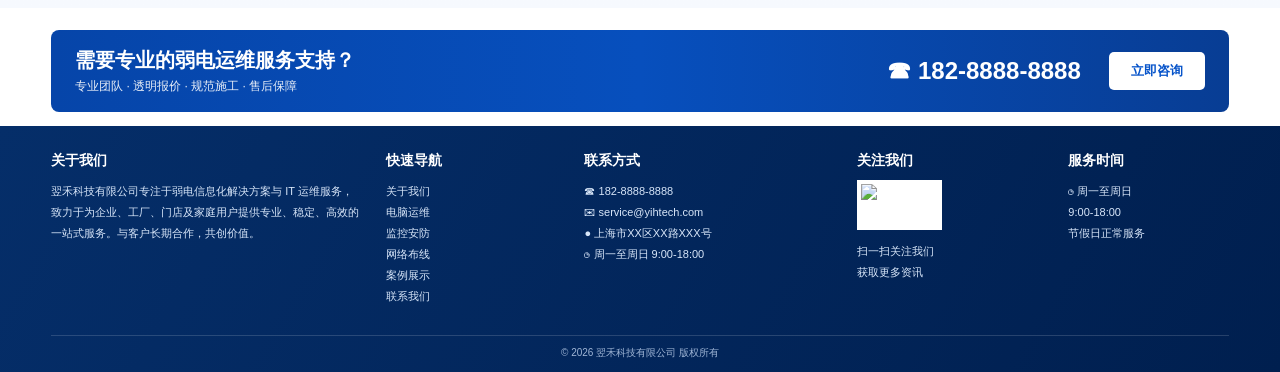
==== commit a69ba358: "fix: bust cached about assets" ====
--- a/about.html
+++ b/about.html
@@ -1 +1 @@
-<!doctype html><html lang="zh-CN"><head><meta charset="utf-8"><meta name="viewport" content="width=device-width,initial-scale=1"><meta name="description" content="翌禾科技弱电信息化服务官网"><title>关于我们 - 翌禾科技</title><link rel="stylesheet" href="css/style.css"><style>.about-page-hero{height:240px;position:relative;overflow:hidden;background:#eef5ff}.about-page-hero:before{content:"";position:absolute;inset:0;background:url('assets/about-hero.svg') center/cover no-repeat;filter:saturate(.9)}.about-page-hero:after{content:"";position:absolute;inset:0;background:linear-gradient(90deg,rgba(3,49,111,.86),rgba(4,78,166,.48),rgba(4,78,166,.12))}.about-page-hero .container{height:100%;display:flex;align-items:center;position:relative;z-index:2}.about-page-hero h1{margin:0;color:#fff;font-size:42px}.breadcrumb{margin-top:12px;color:#dbe9ff;font-size:14px}.team-box{display:grid;grid-template-columns:1.1fr .9fr;gap:28px;align-items:center}.team-box img{width:100%;height:280px;object-fit:cover;border-radius:12px;box-shadow:var(--shadow)}.team-list{display:grid;gap:12px;margin-top:20px}.team-list div{display:flex;align-items:center;gap:10px;color:#47546a;font-size:14px}.team-list i{width:26px;height:26px;border-radius:50%;display:grid;place-items:center;background:#eaf3ff;color:var(--blue);font-style:normal;font-weight:900}.philosophy .feature-card{min-height:145px}@media(max-width:760px){.about-page-hero{height:210px}.about-page-hero h1{font-size:34px}.team-box{grid-template-columns:1fr}.team-box img{height:220px}}</style></head><body><header class="site-header"><div class="container header-inner"><a href="index.html" class="brand"><svg viewBox="0 0 32 40" fill="none" aria-hidden="true"><path d="M16 2 29 7v10c0 9-5.1 16.1-13 21C8.1 33.1 3 26 3 17V7L16 2Z" stroke-width="3"/><path d="M9 14 16 10l7 4v7l-7 6-7-6v-7Z" stroke-width="2.2"/><path d="m12.5 18 2.7 2.7 4.6-5" stroke-width="2.2"/></svg><span><div class="brand-cn">翌禾科技有限公司</div><div class="brand-en">YIHE TECHNOLOGY CO., LTD.</div></span></a><nav class="nav"><a href="index.html">首页</a><a href="about.html" class="active">关于我们</a><a href="computer-service.html">电脑运维</a><a href="security.html">监控安防</a><a href="network.html">网络布线</a><a href="cases.html">案例展示</a><a href="contact.html">联系我们</a></nav><a class="header-phone" href="tel:18288888888">☎ 182-8888-8888</a><button class="mobile-btn" aria-label="打开菜单">☰</button></div></header><section class="about-page-hero"><div class="container"><div><h1>关于我们</h1><div class="breadcrumb">首页 / 关于我们</div></div></div></section><section class="section"><div class="container"><div class="split reverse"><div><h2 class="section-title left">公司简介</h2><div class="copy"><p>翌禾科技有限公司是一家专业从事弱电信息化服务的技术型企业，致力于为企业、工厂、门店、家庭等客户提供电脑运维、监控安防、网络布线等一站式弱电信息化解决方案。</p><p>公司拥有经验丰富的技术团队、完善的服务体系、快速的响应机制和稳定的售后保障，凭借专业的技术和优质的服务赢得客户信赖与支持。</p><p>我们坚持规范施工、透明报价和长期服务，以可落地、可维护的方案帮助客户构建稳定、安全、高效的信息化环境。</p></div></div><img src="assets/home-office-original.svg" alt="翌禾科技办公环境"></div></div></section><section class="section soft"><div class="container"><div class="metric-panel"><div class="metric"><div class="ico"><i data-lucide="users"></i></div><div><b>1000+</b><span>服务客户</span><small>企业、工厂、门店与家庭</small></div></div><div class="metric"><div class="ico"><i data-lucide="notebook-tabs"></i></div><div><b>2000+</b><span>完成项目</span><small>弱电与 IT 项目实施经验</small></div></div><div class="metric"><div class="ico"><i data-lucide="shield-check"></i></div><div><b>10年+</b><span>行业经验</span><small>专业技术与项目积累</small></div></div><div class="metric"><div class="ico"><i data-lucide="clock-3"></i></div><div><b>24H</b><span>快速响应</span><small>及时处理客户需求</small></div></div></div></div></section><section class="section"><div class="container"><h2 class="section-title">我们的团队</h2><div class="team-box"><div><p class="subtle">我们拥有长期服务企业与工厂现场的技术人员，覆盖电脑终端、网络、监控安防、综合布线及弱电工程。项目从现场勘察、方案设计、施工安装到交付维护均按标准流程执行。</p><div class="team-list"><div><i>✓</i>专业技术团队，经验丰富</div><div><i>✓</i>规范化服务流程，标准施工</div><div><i>✓</i>7×24 小时响应，贴心服务</div><div><i>✓</i>长期合作，稳定可靠</div></div></div><img src="assets/home-office-original.svg" alt="翌禾科技技术团队"></div></div></section><section class="section soft"><div class="container"><h2 class="section-title">企业理念</h2><div class="card-grid philosophy"><article class="feature-card"><div class="ico"><i data-lucide="badge-check"></i></div><h3>专业</h3><p>专注弱电服务，技术为先。</p></article><article class="feature-card"><div class="ico"><i data-lucide="handshake"></i></div><h3>诚信</h3><p>诚信经营，客户至上。</p></article><article class="feature-card"><div class="ico"><i data-lucide="lightbulb"></i></div><h3>创新</h3><p>不断优化，持续创新。</p></article><article class="feature-card"><div class="ico"><i data-lucide="users-round"></i></div><h3>共赢</h3><p>合作共赢，携手发展。</p></article></div></div></section><section class="section" style="padding-top:10px;padding-bottom:0"><div class="container"><div class="cta"><div><h3>需要专业的弱电运维服务支持？</h3><p>专业团队 · 透明报价 · 规范施工 · 售后保障</p></div><a class="phone" href="tel:18288888888">☎ 182-8888-8888</a><a class="btn-white" href="contact.html">立即咨询</a></div></div></section><footer class="footer"><div class="container"><div class="footer-grid"><div><h4>关于我们</h4><p>翌禾科技有限公司专注于弱电信息化解决方案与 IT 运维服务，致力于为企业、工厂、门店及家庭用户提供专业、稳定、高效的一站式服务。与客户长期合作，共创价值。</p></div><div><h4>快速导航</h4><p><a href="about.html">关于我们</a><br><a href="computer-service.html">电脑运维</a><br><a href="security.html">监控安防</a><br><a href="network.html">网络布线</a><br><a href="cases.html">案例展示</a><br><a href="contact.html">联系我们</a></p></div><div><h4>联系方式</h4><p>☎ 182-8888-8888<br>✉ service@yihtech.com<br>● 上海市XX区XX路XXX号<br>◷ 周一至周日 9:00-18:00</p></div><div><h4>关注我们</h4><img class="qr" src="https://api.qrserver.com/v1/create-qr-code/?size=180x180&data=https%3A%2F%2Fwgtfee.github.io%2F-yihe-tech-website%2F" alt="关注二维码"><p>扫一扫关注我们<br>获取更多资讯</p></div><div><h4>服务时间</h4><p>◷ 周一至周日<br>9:00-18:00<br>节假日正常服务</p></div></div><div class="copy">© 2026 翌禾科技有限公司 版权所有</div></div></footer><div id="notice" class="notice">留言已提交，我们会尽快与您联系。</div><script src="https://cdn.jsdelivr.net/npm/lucide@0.468.0/dist/umd/lucide.min.js"></script><script src="js/main.js"></script></body></html>+<!doctype html><html lang="zh-CN"><head><meta charset="utf-8"><meta name="viewport" content="width=device-width,initial-scale=1"><meta name="description" content="翌禾科技弱电信息化服务官网"><title>关于我们 - 翌禾科技</title><link rel="stylesheet" href="css/style.css?v=20260823-2305"><style>.about-page-hero{height:240px;position:relative;overflow:hidden;background:#eef5ff}.about-page-hero:before{content:"";position:absolute;inset:0;background:url('assets/about-hero.svg?v=20260823-2305') center/cover no-repeat;filter:saturate(.9)}.about-page-hero:after{content:"";position:absolute;inset:0;background:linear-gradient(90deg,rgba(3,49,111,.86),rgba(4,78,166,.48),rgba(4,78,166,.12))}.about-page-hero .container{height:100%;display:flex;align-items:center;position:relative;z-index:2}.about-page-hero h1{margin:0;color:#fff;font-size:42px}.breadcrumb{margin-top:12px;color:#dbe9ff;font-size:14px}.team-box{display:grid;grid-template-columns:1.1fr .9fr;gap:28px;align-items:center}.team-box img{width:100%;height:280px;object-fit:cover;border-radius:12px;box-shadow:var(--shadow)}.team-list{display:grid;gap:12px;margin-top:20px}.team-list div{display:flex;align-items:center;gap:10px;color:#47546a;font-size:14px}.team-list i{width:26px;height:26px;border-radius:50%;display:grid;place-items:center;background:#eaf3ff;color:var(--blue);font-style:normal;font-weight:900}.philosophy .feature-card{min-height:145px}@media(max-width:760px){.about-page-hero{height:210px}.about-page-hero h1{font-size:34px}.team-box{grid-template-columns:1fr}.team-box img{height:220px}}</style></head><body><header class="site-header"><div class="container header-inner"><a href="index.html" class="brand"><svg viewBox="0 0 32 40" fill="none" aria-hidden="true"><path d="M16 2 29 7v10c0 9-5.1 16.1-13 21C8.1 33.1 3 26 3 17V7L16 2Z" stroke-width="3"/><path d="M9 14 16 10l7 4v7l-7 6-7-6v-7Z" stroke-width="2.2"/><path d="m12.5 18 2.7 2.7 4.6-5" stroke-width="2.2"/></svg><span><div class="brand-cn">翌禾科技有限公司</div><div class="brand-en">YIHE TECHNOLOGY CO., LTD.</div></span></a><nav class="nav"><a href="index.html">首页</a><a href="about.html" class="active">关于我们</a><a href="computer-service.html">电脑运维</a><a href="security.html">监控安防</a><a href="network.html">网络布线</a><a href="cases.html">案例展示</a><a href="contact.html">联系我们</a></nav><a class="header-phone" href="tel:18288888888">☎ 182-8888-8888</a><button class="mobile-btn" aria-label="打开菜单">☰</button></div></header><section class="about-page-hero"><div class="container"><div><h1>关于我们</h1><div class="breadcrumb">首页 / 关于我们</div></div></div></section><section class="section"><div class="container"><div class="split reverse"><div><h2 class="section-title left">公司简介</h2><div class="copy"><p>翌禾科技有限公司是一家专业从事弱电信息化服务的技术型企业，致力于为企业、工厂、门店、家庭等客户提供电脑运维、监控安防、网络布线等一站式弱电信息化解决方案。</p><p>公司拥有经验丰富的技术团队、完善的服务体系、快速的响应机制和稳定的售后保障，凭借专业的技术和优质的服务赢得客户信赖与支持。</p><p>我们坚持规范施工、透明报价和长期服务，以可落地、可维护的方案帮助客户构建稳定、安全、高效的信息化环境。</p></div></div><img src="assets/home-office-original.svg?v=20260823-2305" alt="翌禾科技办公环境"></div></div></section><section class="section soft"><div class="container"><div class="metric-panel"><div class="metric"><div class="ico"><i data-lucide="users"></i></div><div><b>1000+</b><span>服务客户</span><small>企业、工厂、门店与家庭</small></div></div><div class="metric"><div class="ico"><i data-lucide="notebook-tabs"></i></div><div><b>2000+</b><span>完成项目</span><small>弱电与 IT 项目实施经验</small></div></div><div class="metric"><div class="ico"><i data-lucide="shield-check"></i></div><div><b>10年+</b><span>行业经验</span><small>专业技术与项目积累</small></div></div><div class="metric"><div class="ico"><i data-lucide="clock-3"></i></div><div><b>24H</b><span>快速响应</span><small>及时处理客户需求</small></div></div></div></div></section><section class="section"><div class="container"><h2 class="section-title">我们的团队</h2><div class="team-box"><div><p class="subtle">我们拥有长期服务企业与工厂现场的技术人员，覆盖电脑终端、网络、监控安防、综合布线及弱电工程。项目从现场勘察、方案设计、施工安装到交付维护均按标准流程执行。</p><div class="team-list"><div><i>✓</i>专业技术团队，经验丰富</div><div><i>✓</i>规范化服务流程，标准施工</div><div><i>✓</i>7×24 小时响应，贴心服务</div><div><i>✓</i>长期合作，稳定可靠</div></div></div><img src="assets/home-office-original.svg?v=20260823-2305" alt="翌禾科技技术团队"></div></div></section><section class="section soft"><div class="container"><h2 class="section-title">企业理念</h2><div class="card-grid philosophy"><article class="feature-card"><div class="ico"><i data-lucide="badge-check"></i></div><h3>专业</h3><p>专注弱电服务，技术为先。</p></article><article class="feature-card"><div class="ico"><i data-lucide="handshake"></i></div><h3>诚信</h3><p>诚信经营，客户至上。</p></article><article class="feature-card"><div class="ico"><i data-lucide="lightbulb"></i></div><h3>创新</h3><p>不断优化，持续创新。</p></article><article class="feature-card"><div class="ico"><i data-lucide="users-round"></i></div><h3>共赢</h3><p>合作共赢，携手发展。</p></article></div></div></section><section class="section" style="padding-top:10px;padding-bottom:0"><div class="container"><div class="cta"><div><h3>需要专业的弱电运维服务支持？</h3><p>专业团队 · 透明报价 · 规范施工 · 售后保障</p></div><a class="phone" href="tel:18288888888">☎ 182-8888-8888</a><a class="btn-white" href="contact.html">立即咨询</a></div></div></section><footer class="footer"><div class="container"><div class="footer-grid"><div><h4>关于我们</h4><p>翌禾科技有限公司专注于弱电信息化解决方案与 IT 运维服务，致力于为企业、工厂、门店及家庭用户提供专业、稳定、高效的一站式服务。与客户长期合作，共创价值。</p></div><div><h4>快速导航</h4><p><a href="about.html">关于我们</a><br><a href="computer-service.html">电脑运维</a><br><a href="security.html">监控安防</a><br><a href="network.html">网络布线</a><br><a href="cases.html">案例展示</a><br><a href="contact.html">联系我们</a></p></div><div><h4>联系方式</h4><p>☎ 182-8888-8888<br>✉ service@yihtech.com<br>● 上海市XX区XX路XXX号<br>◷ 周一至周日 9:00-18:00</p></div><div><h4>关注我们</h4><img class="qr" src="https://api.qrserver.com/v1/create-qr-code/?size=180x180&data=https%3A%2F%2Fwgtfee.github.io%2F-yihe-tech-website%2F" alt="关注二维码"><p>扫一扫关注我们<br>获取更多资讯</p></div><div><h4>服务时间</h4><p>◷ 周一至周日<br>9:00-18:00<br>节假日正常服务</p></div></div><div class="copy">© 2026 翌禾科技有限公司 版权所有</div></div></footer><div id="notice" class="notice">留言已提交，我们会尽快与您联系。</div><script src="https://cdn.jsdelivr.net/npm/lucide@0.468.0/dist/umd/lucide.min.js"></script><script src="js/main.js?v=20260823-2305"></script></body></html>
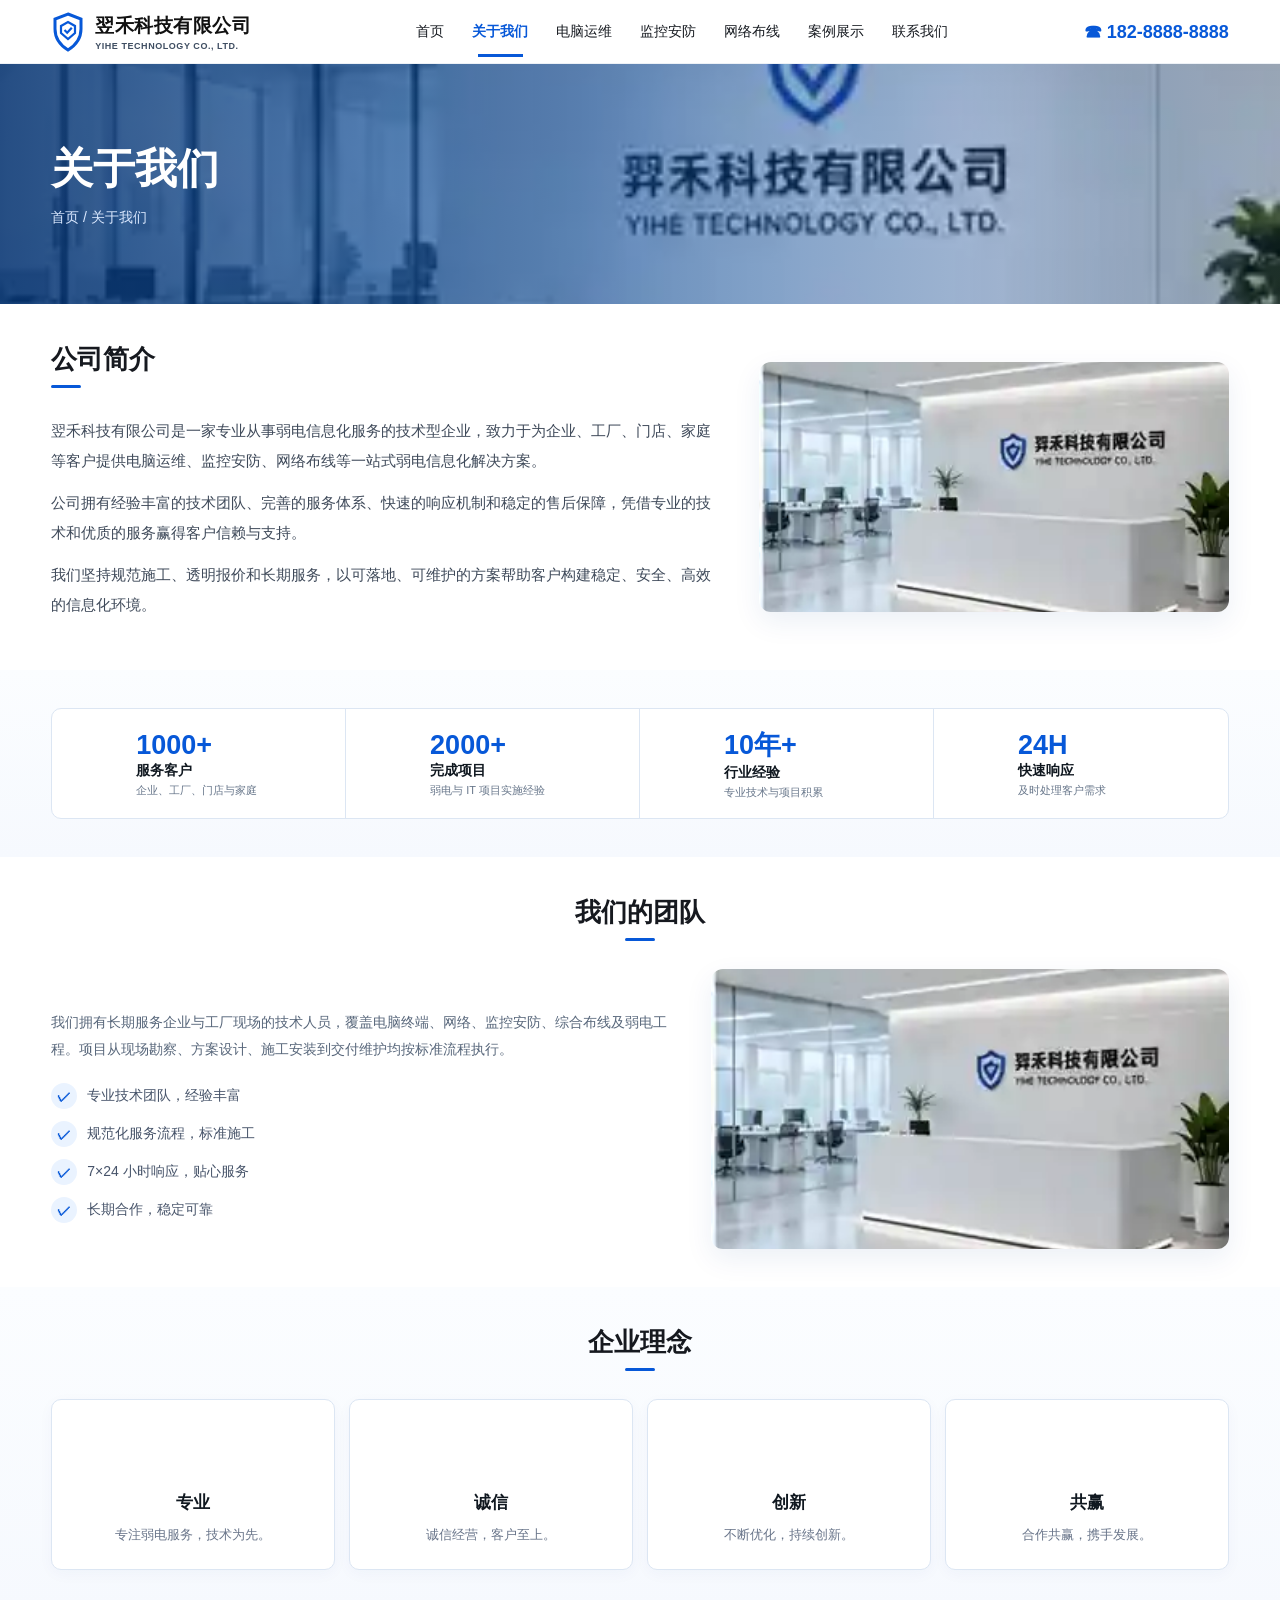
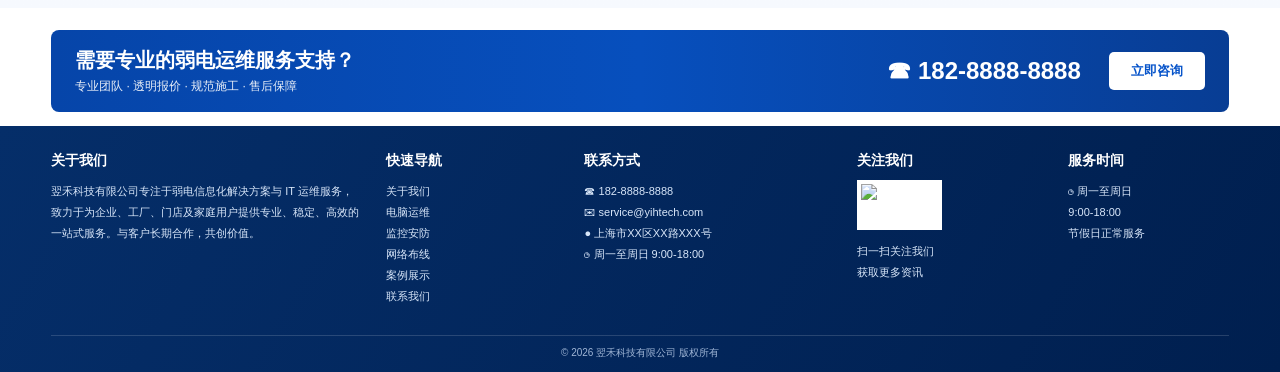
==== commit 561f6566: "fix: extract original HTML images to real WebP assets [skip ci]" ====
--- a/about.html
+++ b/about.html
@@ -1 +1 @@
-<!doctype html><html lang="zh-CN"><head><meta charset="utf-8"><meta name="viewport" content="width=device-width,initial-scale=1"><meta name="description" content="翌禾科技弱电信息化服务官网"><title>关于我们 - 翌禾科技</title><link rel="stylesheet" href="css/style.css?v=20260823-2305"><style>.about-page-hero{height:240px;position:relative;overflow:hidden;background:#eef5ff}.about-page-hero:before{content:"";position:absolute;inset:0;background:url('assets/about-hero.svg?v=20260823-2305') center/cover no-repeat;filter:saturate(.9)}.about-page-hero:after{content:"";position:absolute;inset:0;background:linear-gradient(90deg,rgba(3,49,111,.86),rgba(4,78,166,.48),rgba(4,78,166,.12))}.about-page-hero .container{height:100%;display:flex;align-items:center;position:relative;z-index:2}.about-page-hero h1{margin:0;color:#fff;font-size:42px}.breadcrumb{margin-top:12px;color:#dbe9ff;font-size:14px}.team-box{display:grid;grid-template-columns:1.1fr .9fr;gap:28px;align-items:center}.team-box img{width:100%;height:280px;object-fit:cover;border-radius:12px;box-shadow:var(--shadow)}.team-list{display:grid;gap:12px;margin-top:20px}.team-list div{display:flex;align-items:center;gap:10px;color:#47546a;font-size:14px}.team-list i{width:26px;height:26px;border-radius:50%;display:grid;place-items:center;background:#eaf3ff;color:var(--blue);font-style:normal;font-weight:900}.philosophy .feature-card{min-height:145px}@media(max-width:760px){.about-page-hero{height:210px}.about-page-hero h1{font-size:34px}.team-box{grid-template-columns:1fr}.team-box img{height:220px}}</style></head><body><header class="site-header"><div class="container header-inner"><a href="index.html" class="brand"><svg viewBox="0 0 32 40" fill="none" aria-hidden="true"><path d="M16 2 29 7v10c0 9-5.1 16.1-13 21C8.1 33.1 3 26 3 17V7L16 2Z" stroke-width="3"/><path d="M9 14 16 10l7 4v7l-7 6-7-6v-7Z" stroke-width="2.2"/><path d="m12.5 18 2.7 2.7 4.6-5" stroke-width="2.2"/></svg><span><div class="brand-cn">翌禾科技有限公司</div><div class="brand-en">YIHE TECHNOLOGY CO., LTD.</div></span></a><nav class="nav"><a href="index.html">首页</a><a href="about.html" class="active">关于我们</a><a href="computer-service.html">电脑运维</a><a href="security.html">监控安防</a><a href="network.html">网络布线</a><a href="cases.html">案例展示</a><a href="contact.html">联系我们</a></nav><a class="header-phone" href="tel:18288888888">☎ 182-8888-8888</a><button class="mobile-btn" aria-label="打开菜单">☰</button></div></header><section class="about-page-hero"><div class="container"><div><h1>关于我们</h1><div class="breadcrumb">首页 / 关于我们</div></div></div></section><section class="section"><div class="container"><div class="split reverse"><div><h2 class="section-title left">公司简介</h2><div class="copy"><p>翌禾科技有限公司是一家专业从事弱电信息化服务的技术型企业，致力于为企业、工厂、门店、家庭等客户提供电脑运维、监控安防、网络布线等一站式弱电信息化解决方案。</p><p>公司拥有经验丰富的技术团队、完善的服务体系、快速的响应机制和稳定的售后保障，凭借专业的技术和优质的服务赢得客户信赖与支持。</p><p>我们坚持规范施工、透明报价和长期服务，以可落地、可维护的方案帮助客户构建稳定、安全、高效的信息化环境。</p></div></div><img src="assets/home-office-original.svg?v=20260823-2305" alt="翌禾科技办公环境"></div></div></section><section class="section soft"><div class="container"><div class="metric-panel"><div class="metric"><div class="ico"><i data-lucide="users"></i></div><div><b>1000+</b><span>服务客户</span><small>企业、工厂、门店与家庭</small></div></div><div class="metric"><div class="ico"><i data-lucide="notebook-tabs"></i></div><div><b>2000+</b><span>完成项目</span><small>弱电与 IT 项目实施经验</small></div></div><div class="metric"><div class="ico"><i data-lucide="shield-check"></i></div><div><b>10年+</b><span>行业经验</span><small>专业技术与项目积累</small></div></div><div class="metric"><div class="ico"><i data-lucide="clock-3"></i></div><div><b>24H</b><span>快速响应</span><small>及时处理客户需求</small></div></div></div></div></section><section class="section"><div class="container"><h2 class="section-title">我们的团队</h2><div class="team-box"><div><p class="subtle">我们拥有长期服务企业与工厂现场的技术人员，覆盖电脑终端、网络、监控安防、综合布线及弱电工程。项目从现场勘察、方案设计、施工安装到交付维护均按标准流程执行。</p><div class="team-list"><div><i>✓</i>专业技术团队，经验丰富</div><div><i>✓</i>规范化服务流程，标准施工</div><div><i>✓</i>7×24 小时响应，贴心服务</div><div><i>✓</i>长期合作，稳定可靠</div></div></div><img src="assets/home-office-original.svg?v=20260823-2305" alt="翌禾科技技术团队"></div></div></section><section class="section soft"><div class="container"><h2 class="section-title">企业理念</h2><div class="card-grid philosophy"><article class="feature-card"><div class="ico"><i data-lucide="badge-check"></i></div><h3>专业</h3><p>专注弱电服务，技术为先。</p></article><article class="feature-card"><div class="ico"><i data-lucide="handshake"></i></div><h3>诚信</h3><p>诚信经营，客户至上。</p></article><article class="feature-card"><div class="ico"><i data-lucide="lightbulb"></i></div><h3>创新</h3><p>不断优化，持续创新。</p></article><article class="feature-card"><div class="ico"><i data-lucide="users-round"></i></div><h3>共赢</h3><p>合作共赢，携手发展。</p></article></div></div></section><section class="section" style="padding-top:10px;padding-bottom:0"><div class="container"><div class="cta"><div><h3>需要专业的弱电运维服务支持？</h3><p>专业团队 · 透明报价 · 规范施工 · 售后保障</p></div><a class="phone" href="tel:18288888888">☎ 182-8888-8888</a><a class="btn-white" href="contact.html">立即咨询</a></div></div></section><footer class="footer"><div class="container"><div class="footer-grid"><div><h4>关于我们</h4><p>翌禾科技有限公司专注于弱电信息化解决方案与 IT 运维服务，致力于为企业、工厂、门店及家庭用户提供专业、稳定、高效的一站式服务。与客户长期合作，共创价值。</p></div><div><h4>快速导航</h4><p><a href="about.html">关于我们</a><br><a href="computer-service.html">电脑运维</a><br><a href="security.html">监控安防</a><br><a href="network.html">网络布线</a><br><a href="cases.html">案例展示</a><br><a href="contact.html">联系我们</a></p></div><div><h4>联系方式</h4><p>☎ 182-8888-8888<br>✉ service@yihtech.com<br>● 上海市XX区XX路XXX号<br>◷ 周一至周日 9:00-18:00</p></div><div><h4>关注我们</h4><img class="qr" src="https://api.qrserver.com/v1/create-qr-code/?size=180x180&data=https%3A%2F%2Fwgtfee.github.io%2F-yihe-tech-website%2F" alt="关注二维码"><p>扫一扫关注我们<br>获取更多资讯</p></div><div><h4>服务时间</h4><p>◷ 周一至周日<br>9:00-18:00<br>节假日正常服务</p></div></div><div class="copy">© 2026 翌禾科技有限公司 版权所有</div></div></footer><div id="notice" class="notice">留言已提交，我们会尽快与您联系。</div><script src="https://cdn.jsdelivr.net/npm/lucide@0.468.0/dist/umd/lucide.min.js"></script><script src="js/main.js?v=20260823-2305"></script></body></html>+<!doctype html><html lang="zh-CN"><head><meta charset="utf-8"><meta name="viewport" content="width=device-width,initial-scale=1"><meta name="description" content="翌禾科技弱电信息化服务官网"><title>关于我们 - 翌禾科技</title><link rel="stylesheet" href="css/style.css?v=20260824-1920"><style>.about-page-hero{height:240px;position:relative;overflow:hidden;background:#eef5ff}.about-page-hero:before{content:"";position:absolute;inset:0;background:url('assets/about-hero.webp?v=20260824-1920') center/cover no-repeat;filter:saturate(.9)}.about-page-hero:after{content:"";position:absolute;inset:0;background:linear-gradient(90deg,rgba(3,49,111,.86),rgba(4,78,166,.48),rgba(4,78,166,.12))}.about-page-hero .container{height:100%;display:flex;align-items:center;position:relative;z-index:2}.about-page-hero h1{margin:0;color:#fff;font-size:42px}.breadcrumb{margin-top:12px;color:#dbe9ff;font-size:14px}.team-box{display:grid;grid-template-columns:1.1fr .9fr;gap:28px;align-items:center}.team-box img{width:100%;height:280px;object-fit:cover;border-radius:12px;box-shadow:var(--shadow)}.team-list{display:grid;gap:12px;margin-top:20px}.team-list div{display:flex;align-items:center;gap:10px;color:#47546a;font-size:14px}.team-list i{width:26px;height:26px;border-radius:50%;display:grid;place-items:center;background:#eaf3ff;color:var(--blue);font-style:normal;font-weight:900}.philosophy .feature-card{min-height:145px}@media(max-width:760px){.about-page-hero{height:210px}.about-page-hero h1{font-size:34px}.team-box{grid-template-columns:1fr}.team-box img{height:220px}}</style></head><body><header class="site-header"><div class="container header-inner"><a href="index.html" class="brand"><svg viewBox="0 0 32 40" fill="none" aria-hidden="true"><path d="M16 2 29 7v10c0 9-5.1 16.1-13 21C8.1 33.1 3 26 3 17V7L16 2Z" stroke-width="3"/><path d="M9 14 16 10l7 4v7l-7 6-7-6v-7Z" stroke-width="2.2"/><path d="m12.5 18 2.7 2.7 4.6-5" stroke-width="2.2"/></svg><span><div class="brand-cn">翌禾科技有限公司</div><div class="brand-en">YIHE TECHNOLOGY CO., LTD.</div></span></a><nav class="nav"><a href="index.html">首页</a><a href="about.html" class="active">关于我们</a><a href="computer-service.html">电脑运维</a><a href="security.html">监控安防</a><a href="network.html">网络布线</a><a href="cases.html">案例展示</a><a href="contact.html">联系我们</a></nav><a class="header-phone" href="tel:18288888888">☎ 182-8888-8888</a><button class="mobile-btn" aria-label="打开菜单">☰</button></div></header><section class="about-page-hero"><div class="container"><div><h1>关于我们</h1><div class="breadcrumb">首页 / 关于我们</div></div></div></section><section class="section"><div class="container"><div class="split reverse"><div><h2 class="section-title left">公司简介</h2><div class="copy"><p>翌禾科技有限公司是一家专业从事弱电信息化服务的技术型企业，致力于为企业、工厂、门店、家庭等客户提供电脑运维、监控安防、网络布线等一站式弱电信息化解决方案。</p><p>公司拥有经验丰富的技术团队、完善的服务体系、快速的响应机制和稳定的售后保障，凭借专业的技术和优质的服务赢得客户信赖与支持。</p><p>我们坚持规范施工、透明报价和长期服务，以可落地、可维护的方案帮助客户构建稳定、安全、高效的信息化环境。</p></div></div><img src="assets/home-office-original.webp?v=20260824-1920" alt="翌禾科技办公环境"></div></div></section><section class="section soft"><div class="container"><div class="metric-panel"><div class="metric"><div class="ico"><i data-lucide="users"></i></div><div><b>1000+</b><span>服务客户</span><small>企业、工厂、门店与家庭</small></div></div><div class="metric"><div class="ico"><i data-lucide="notebook-tabs"></i></div><div><b>2000+</b><span>完成项目</span><small>弱电与 IT 项目实施经验</small></div></div><div class="metric"><div class="ico"><i data-lucide="shield-check"></i></div><div><b>10年+</b><span>行业经验</span><small>专业技术与项目积累</small></div></div><div class="metric"><div class="ico"><i data-lucide="clock-3"></i></div><div><b>24H</b><span>快速响应</span><small>及时处理客户需求</small></div></div></div></div></section><section class="section"><div class="container"><h2 class="section-title">我们的团队</h2><div class="team-box"><div><p class="subtle">我们拥有长期服务企业与工厂现场的技术人员，覆盖电脑终端、网络、监控安防、综合布线及弱电工程。项目从现场勘察、方案设计、施工安装到交付维护均按标准流程执行。</p><div class="team-list"><div><i>✓</i>专业技术团队，经验丰富</div><div><i>✓</i>规范化服务流程，标准施工</div><div><i>✓</i>7×24 小时响应，贴心服务</div><div><i>✓</i>长期合作，稳定可靠</div></div></div><img src="assets/home-office-original.webp?v=20260824-1920" alt="翌禾科技技术团队"></div></div></section><section class="section soft"><div class="container"><h2 class="section-title">企业理念</h2><div class="card-grid philosophy"><article class="feature-card"><div class="ico"><i data-lucide="badge-check"></i></div><h3>专业</h3><p>专注弱电服务，技术为先。</p></article><article class="feature-card"><div class="ico"><i data-lucide="handshake"></i></div><h3>诚信</h3><p>诚信经营，客户至上。</p></article><article class="feature-card"><div class="ico"><i data-lucide="lightbulb"></i></div><h3>创新</h3><p>不断优化，持续创新。</p></article><article class="feature-card"><div class="ico"><i data-lucide="users-round"></i></div><h3>共赢</h3><p>合作共赢，携手发展。</p></article></div></div></section><section class="section" style="padding-top:10px;padding-bottom:0"><div class="container"><div class="cta"><div><h3>需要专业的弱电运维服务支持？</h3><p>专业团队 · 透明报价 · 规范施工 · 售后保障</p></div><a class="phone" href="tel:18288888888">☎ 182-8888-8888</a><a class="btn-white" href="contact.html">立即咨询</a></div></div></section><footer class="footer"><div class="container"><div class="footer-grid"><div><h4>关于我们</h4><p>翌禾科技有限公司专注于弱电信息化解决方案与 IT 运维服务，致力于为企业、工厂、门店及家庭用户提供专业、稳定、高效的一站式服务。与客户长期合作，共创价值。</p></div><div><h4>快速导航</h4><p><a href="about.html">关于我们</a><br><a href="computer-service.html">电脑运维</a><br><a href="security.html">监控安防</a><br><a href="network.html">网络布线</a><br><a href="cases.html">案例展示</a><br><a href="contact.html">联系我们</a></p></div><div><h4>联系方式</h4><p>☎ 182-8888-8888<br>✉ service@yihtech.com<br>● 上海市XX区XX路XXX号<br>◷ 周一至周日 9:00-18:00</p></div><div><h4>关注我们</h4><img class="qr" src="https://api.qrserver.com/v1/create-qr-code/?size=180x180&data=https%3A%2F%2Fwgtfee.github.io%2F-yihe-tech-website%2F" alt="关注二维码"><p>扫一扫关注我们<br>获取更多资讯</p></div><div><h4>服务时间</h4><p>◷ 周一至周日<br>9:00-18:00<br>节假日正常服务</p></div></div><div class="copy">© 2026 翌禾科技有限公司 版权所有</div></div></footer><div id="notice" class="notice">留言已提交，我们会尽快与您联系。</div><script src="https://cdn.jsdelivr.net/npm/lucide@0.468.0/dist/umd/lucide.min.js"></script><script src="js/main.js?v=20260824-1920"></script></body></html>
